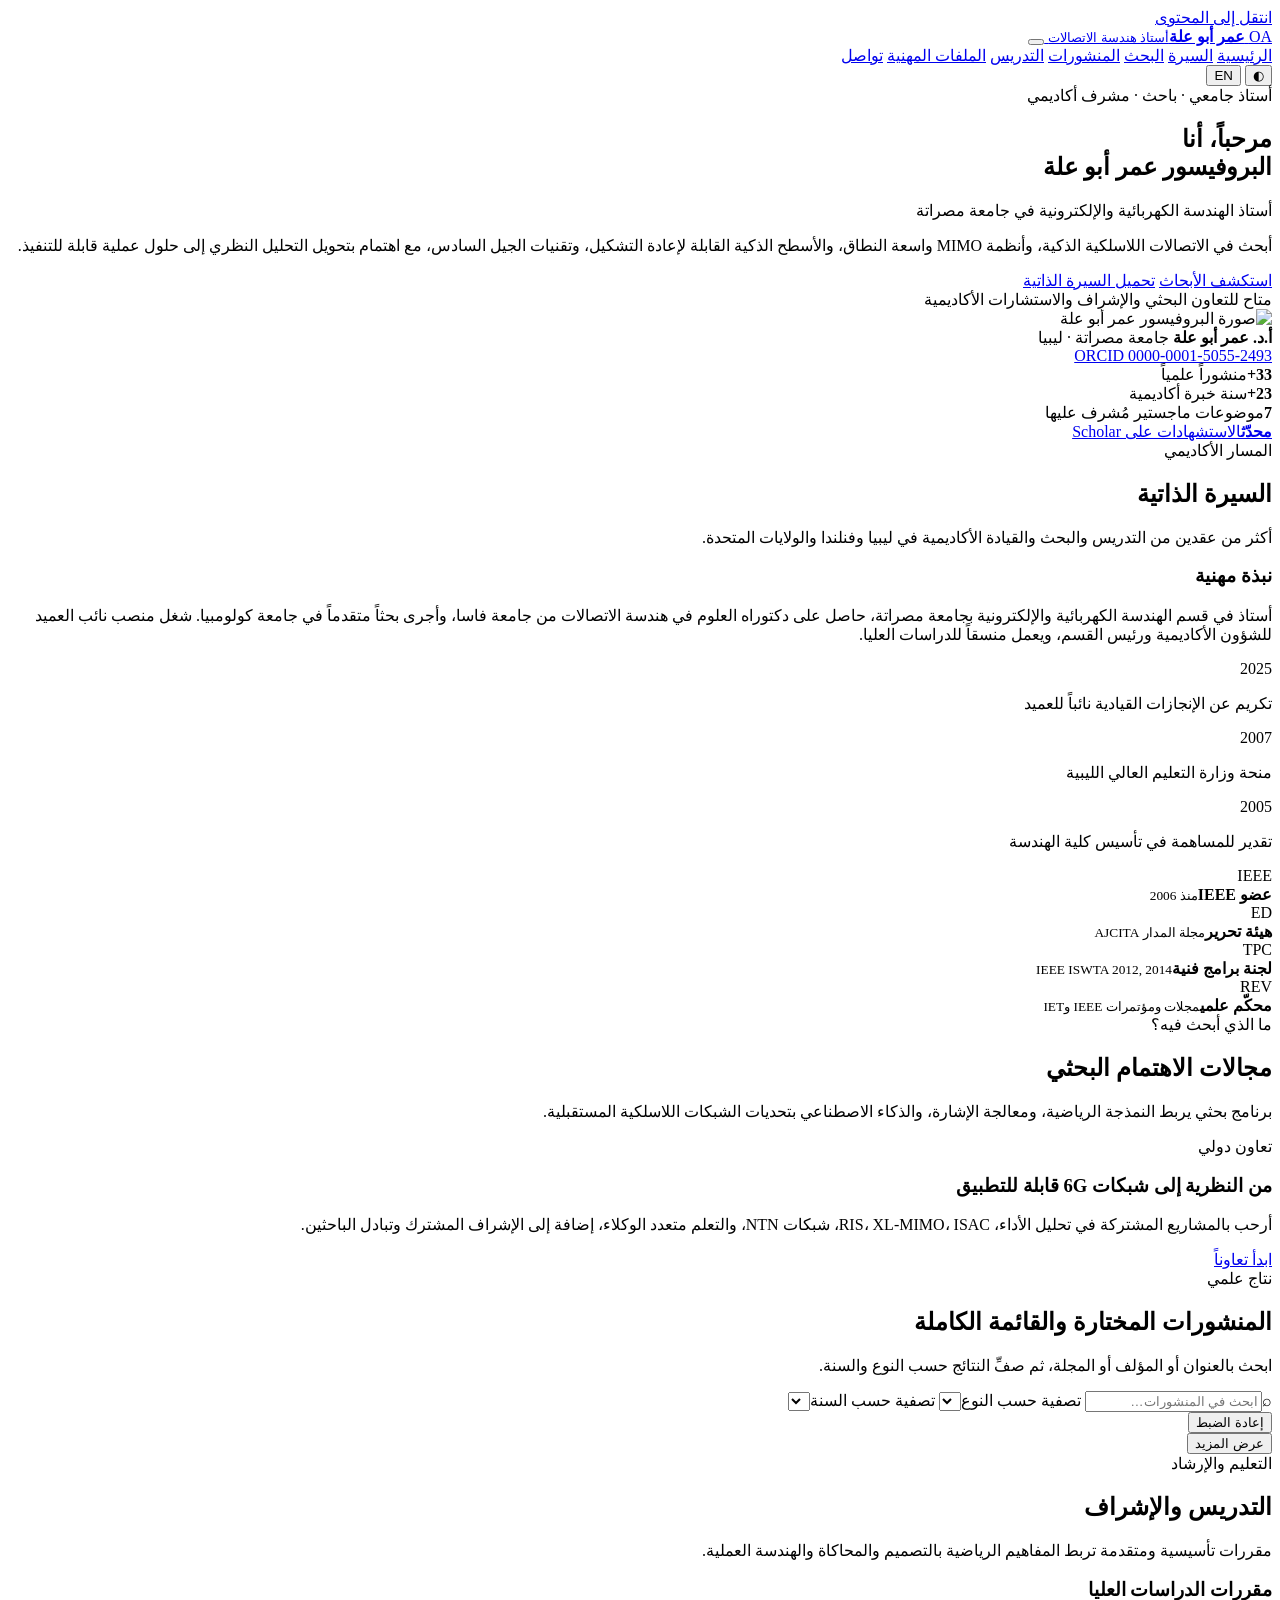
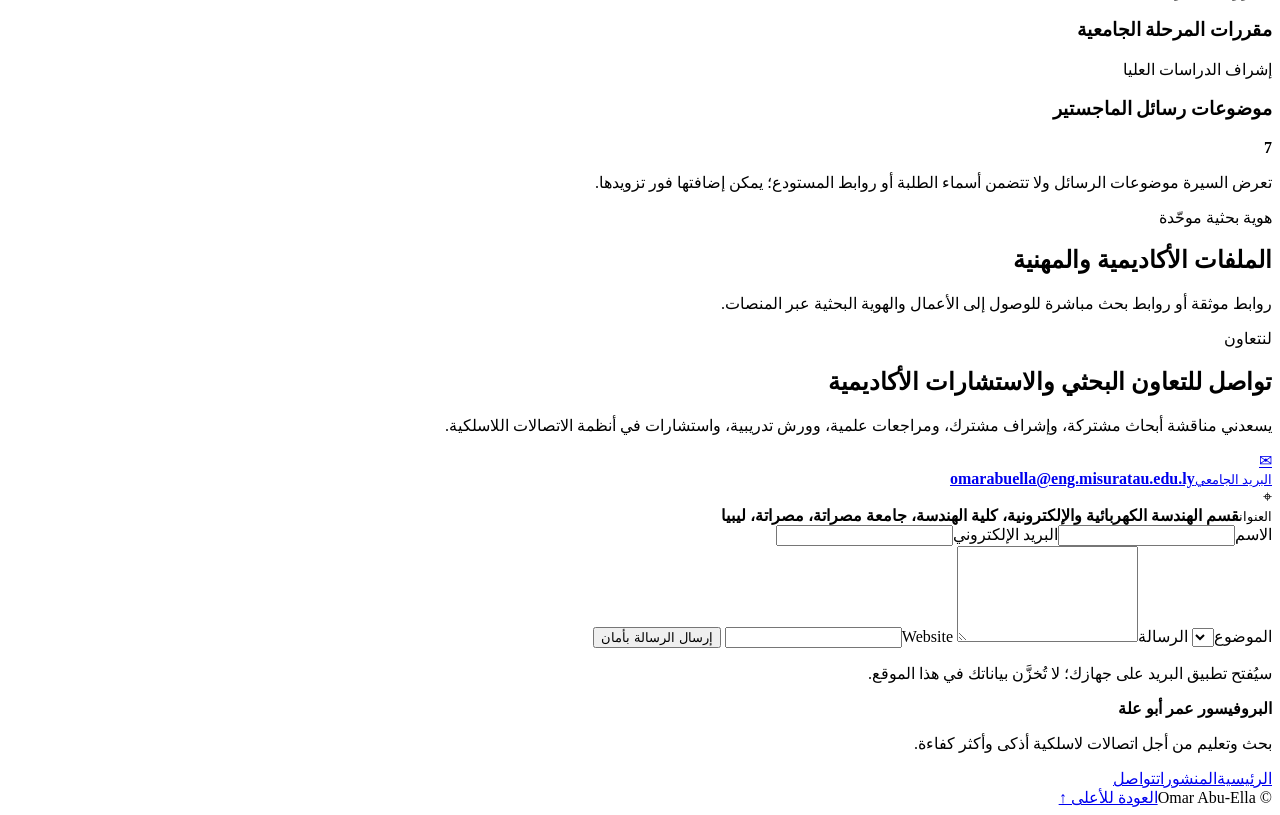
==== index.html @ 2b2a670a "Initialize academic website" ====
<!doctype html>
<html lang="ar" dir="rtl">
<head>
  <meta charset="utf-8">
  <meta name="viewport" content="width=device-width, initial-scale=1, viewport-fit=cover">
  <meta name="theme-color" content="#0b2545">
  <meta name="description" content="الموقع الأكاديمي الرسمي للبروفيسور عمر أبو علة، أستاذ هندسة الاتصالات اللاسلكية بجامعة مصراتة، وباحث في أنظمة MIMO والأسطح الذكية RIS وشبكات 6G.">
  <meta name="keywords" content="Omar Abu-Ella, عمر أبو علة, wireless communications, 6G, RIS, massive MIMO, ISAC, Misurata University">
  <meta name="author" content="Omar Abu-Ella">
  <meta property="og:type" content="profile">
  <meta property="og:title" content="Prof. Omar Abu-Ella | Academic Website">
  <meta property="og:description" content="Professor of Electrical and Electronic Engineering — Wireless Communications, Massive MIMO, RIS and 6G Networks.">
  <meta property="og:image" content="assets/profile-placeholder.svg">
  <meta property="og:locale" content="ar_LY">
  <meta property="og:locale:alternate" content="en_US">
  <meta name="twitter:card" content="summary_large_image">
  <link rel="canonical" href="https://YOUR-DOMAIN.example/">
  <link rel="alternate" hreflang="ar" href="https://YOUR-DOMAIN.example/?lang=ar">
  <link rel="alternate" hreflang="en" href="https://YOUR-DOMAIN.example/?lang=en">
  <link rel="manifest" href="manifest.webmanifest">
  <link rel="icon" href="assets/favicon.svg" type="image/svg+xml">
  <link rel="stylesheet" href="styles.css">
  <title>أ.د. عمر أبو علة | الموقع الأكاديمي</title>
  <script type="application/ld+json">
  {
    "@context": "https://schema.org",
    "@type": "Person",
    "name": "Omar Abu-Ella",
    "alternateName": "عمر علي أبو علة",
    "honorificPrefix": "Prof.",
    "jobTitle": "Professor of Electrical and Electronic Engineering",
    "affiliation": {"@type":"CollegeOrUniversity","name":"Misurata University","url":"https://www.misuratau.edu.ly/"},
    "alumniOf": [
      {"@type":"CollegeOrUniversity","name":"University of Vaasa"},
      {"@type":"CollegeOrUniversity","name":"Columbia University"}
    ],
    "email": "mailto:omarabuella@eng.misuratau.edu.ly",
    "url": "https://YOUR-DOMAIN.example/",
    "sameAs": [
      "https://orcid.org/0000-0001-5055-2493",
      "https://scholar.google.com/citations?user=olrbT_UAAAAJ&hl=en",
      "https://www.researchgate.net/profile/Omar-Abu-Ella-2",
      "https://www.linkedin.com/in/omar-abu-ella-5677b045",
      "https://misuratau.academia.edu/omarabuella"
    ],
    "knowsAbout": ["Wireless communications","Massive MIMO","Reconfigurable intelligent surfaces","6G networks","Integrated sensing and communication","Interference mitigation"]
  }
  </script>
</head>
<body>
  <a class="skip-link" href="#main" data-i18n="skip">انتقل إلى المحتوى</a>
  <header class="site-header" id="top">
    <div class="nav-wrap container">
      <a class="brand" href="#home" aria-label="Omar Abu-Ella — Home">
        <span class="brand-mark" aria-hidden="true">OA</span>
        <span><strong data-i18n="brandName">عمر أبو علة</strong><small data-i18n="brandRole">أستاذ هندسة الاتصالات</small></span>
      </a>
      <button class="menu-btn" type="button" aria-expanded="false" aria-controls="site-nav" data-i18n-aria="menuLabel">
        <span></span><span></span><span></span>
      </button>
      <nav id="site-nav" class="site-nav" aria-label="Primary navigation">
        <a href="#home" data-i18n="navHome">الرئيسية</a>
        <a href="#biography" data-i18n="navBio">السيرة</a>
        <a href="#research" data-i18n="navResearch">البحث</a>
        <a href="#publications" data-i18n="navPubs">المنشورات</a>
        <a href="#teaching" data-i18n="navTeaching">التدريس</a>
        <a href="#profiles" data-i18n="navProfiles">الملفات المهنية</a>
        <a href="#contact" data-i18n="navContact">تواصل</a>
      </nav>
      <div class="nav-actions">
        <button id="theme-toggle" class="icon-btn" type="button" aria-label="Toggle color theme" title="Theme">◐</button>
        <button id="language-toggle" class="lang-btn" type="button" aria-label="Switch language">EN</button>
      </div>
    </div>
  </header>

  <main id="main">
    <section id="home" class="hero section">
      <div class="hero-orb orb-one" aria-hidden="true"></div>
      <div class="hero-orb orb-two" aria-hidden="true"></div>
      <div class="container hero-grid">
        <div class="hero-copy reveal">
          <span class="eyebrow" data-i18n="heroEyebrow">أستاذ جامعي · باحث · مشرف أكاديمي</span>
          <h1><span data-i18n="heroGreeting">مرحباً، أنا</span><br><strong data-i18n="heroName">البروفيسور عمر أبو علة</strong></h1>
          <p class="hero-title" data-i18n="heroTitle">أستاذ الهندسة الكهربائية والإلكترونية في جامعة مصراتة</p>
          <p class="hero-lead" data-i18n="heroLead">أبحث في الاتصالات اللاسلكية الذكية، وأنظمة MIMO واسعة النطاق، والأسطح الذكية القابلة لإعادة التشكيل، وتقنيات الجيل السادس، مع اهتمام بتحويل التحليل النظري إلى حلول عملية قابلة للتنفيذ.</p>
          <div class="hero-actions">
            <a class="btn primary" href="#publications" data-i18n="viewResearch">استكشف الأبحاث</a>
            <a class="btn secondary" href="assets/Omar_Abu-Ella_CV_2026.pdf" download data-i18n="downloadCv">تحميل السيرة الذاتية</a>
          </div>
          <div class="availability"><span aria-hidden="true"></span><span data-i18n="collabOpen">متاح للتعاون البحثي والإشراف والاستشارات الأكاديمية</span></div>
        </div>
        <div class="portrait-wrap reveal">
          <div class="portrait-card">
            <img src="assets/profile-placeholder.svg" alt="صورة البروفيسور عمر أبو علة" data-i18n-alt="portraitAlt" width="540" height="620">
            <div class="portrait-caption">
              <strong data-i18n="portraitName">أ.د. عمر أبو علة</strong>
              <span data-i18n="portraitAffiliation">جامعة مصراتة · ليبيا</span>
            </div>
          </div>
          <a class="orcid-badge" href="https://orcid.org/0000-0001-5055-2493" target="_blank" rel="noopener">ORCID <span>0000-0001-5055-2493</span></a>
        </div>
      </div>
      <div class="container stats" aria-label="Academic statistics">
        <article><strong>33+</strong><span data-i18n="statPublications">منشوراً علمياً</span></article>
        <article><strong>23+</strong><span data-i18n="statExperience">سنة خبرة أكاديمية</span></article>
        <article><strong>7</strong><span data-i18n="statSupervision">موضوعات ماجستير مُشرف عليها</span></article>
        <article><a href="https://scholar.google.com/citations?user=olrbT_UAAAAJ&hl=en" target="_blank" rel="noopener"><strong data-i18n="scholarLive">محدّث</strong><span data-i18n="statCitations">الاستشهادات على Scholar</span></a></article>
      </div>
    </section>

    <section id="biography" class="section surface-section">
      <div class="container">
        <div class="section-heading reveal">
          <span class="eyebrow" data-i18n="bioEyebrow">المسار الأكاديمي</span>
          <h2 data-i18n="bioTitle">السيرة الذاتية</h2>
          <p data-i18n="bioIntro">أكثر من عقدين من التدريس والبحث والقيادة الأكاديمية في ليبيا وفنلندا والولايات المتحدة.</p>
        </div>
        <div class="bio-grid">
          <div class="bio-summary card reveal">
            <h3 data-i18n="profileTitle">نبذة مهنية</h3>
            <p data-i18n="profileText">أستاذ في قسم الهندسة الكهربائية والإلكترونية بجامعة مصراتة، حاصل على دكتوراه العلوم في هندسة الاتصالات من جامعة فاسا، وأجرى بحثاً متقدماً في جامعة كولومبيا. شغل منصب نائب العميد للشؤون الأكاديمية ورئيس القسم، ويعمل منسقاً للدراسات العليا.</p>
            <div class="award-list">
              <div><span>2025</span><p data-i18n="award2025">تكريم عن الإنجازات القيادية نائباً للعميد</p></div>
              <div><span>2007</span><p data-i18n="award2007">منحة وزارة التعليم العالي الليبية</p></div>
              <div><span>2005</span><p data-i18n="award2005">تقدير للمساهمة في تأسيس كلية الهندسة</p></div>
            </div>
          </div>
          <div class="timeline reveal" id="career-timeline"></div>
        </div>
        <div class="credentials-grid reveal">
          <article class="credential"><span>IEEE</span><div><strong data-i18n="ieeeMember">عضو IEEE</strong><small data-i18n="since2006">منذ 2006</small></div></article>
          <article class="credential"><span>ED</span><div><strong data-i18n="editorial">هيئة تحرير</strong><small data-i18n="almadar">مجلة المدار AJCITA</small></div></article>
          <article class="credential"><span>TPC</span><div><strong data-i18n="programCommittee">لجنة برامج فنية</strong><small>IEEE ISWTA 2012, 2014</small></div></article>
          <article class="credential"><span>REV</span><div><strong data-i18n="reviewer">محكّم علمي</strong><small data-i18n="majorJournals">مجلات ومؤتمرات IEEE وIET</small></div></article>
        </div>
      </div>
    </section>

    <section id="research" class="section">
      <div class="container">
        <div class="section-heading reveal">
          <span class="eyebrow" data-i18n="researchEyebrow">ما الذي أبحث فيه؟</span>
          <h2 data-i18n="researchTitle">مجالات الاهتمام البحثي</h2>
          <p data-i18n="researchIntro">برنامج بحثي يربط النمذجة الرياضية، ومعالجة الإشارة، والذكاء الاصطناعي بتحديات الشبكات اللاسلكية المستقبلية.</p>
        </div>
        <div class="research-grid" id="research-grid"></div>
        <div class="collaboration-panel reveal">
          <div><span class="eyebrow" data-i18n="collabEyebrow">تعاون دولي</span><h3 data-i18n="collabTitle">من النظرية إلى شبكات 6G قابلة للتطبيق</h3><p data-i18n="collabText">أرحب بالمشاريع المشتركة في تحليل الأداء، RIS، XL-MIMO، ISAC، شبكات NTN، والتعلم متعدد الوكلاء، إضافة إلى الإشراف المشترك وتبادل الباحثين.</p></div>
          <a class="btn light" href="#contact" data-i18n="startCollab">ابدأ تعاوناً</a>
        </div>
      </div>
    </section>

    <section id="publications" class="section surface-section">
      <div class="container">
        <div class="section-heading reveal">
          <span class="eyebrow" data-i18n="pubEyebrow">نتاج علمي</span>
          <h2 data-i18n="pubTitle">المنشورات المختارة والقائمة الكاملة</h2>
          <p data-i18n="pubIntro">ابحث بالعنوان أو المؤلف أو المجلة، ثم صفِّ النتائج حسب النوع والسنة.</p>
        </div>
        <div class="pub-controls reveal">
          <label class="search-box"><span aria-hidden="true">⌕</span><input id="pub-search" type="search" data-i18n-placeholder="searchPubs" placeholder="ابحث في المنشورات…" autocomplete="off"></label>
          <label><span class="sr-only" data-i18n="typeFilter">تصفية حسب النوع</span><select id="type-filter"></select></label>
          <label><span class="sr-only" data-i18n="yearFilter">تصفية حسب السنة</span><select id="year-filter"></select></label>
        </div>
        <div class="pub-meta"><span id="pub-count"></span><button id="reset-filters" class="text-btn" type="button" data-i18n="resetFilters">إعادة الضبط</button></div>
        <div class="publications-list" id="publications-list" aria-live="polite"></div>
        <button id="load-more" class="btn secondary centered" type="button" data-i18n="loadMore">عرض المزيد</button>
      </div>
    </section>

    <section id="teaching" class="section">
      <div class="container">
        <div class="section-heading reveal">
          <span class="eyebrow" data-i18n="teachingEyebrow">التعليم والإرشاد</span>
          <h2 data-i18n="teachingTitle">التدريس والإشراف</h2>
          <p data-i18n="teachingIntro">مقررات تأسيسية ومتقدمة تربط المفاهيم الرياضية بالتصميم والمحاكاة والهندسة العملية.</p>
        </div>
        <div class="teaching-layout">
          <div class="course-column reveal"><h3 data-i18n="postgradCourses">مقررات الدراسات العليا</h3><div id="postgrad-courses"></div></div>
          <div class="course-column reveal"><h3 data-i18n="undergradCourses">مقررات المرحلة الجامعية</h3><div id="undergrad-courses"></div></div>
        </div>
        <div class="supervision card reveal">
          <div class="supervision-head"><div><span class="eyebrow" data-i18n="supervisionEyebrow">إشراف الدراسات العليا</span><h3 data-i18n="mastersTopics">موضوعات رسائل الماجستير</h3></div><strong>7</strong></div>
          <div class="topic-cloud" id="supervision-topics"></div>
          <p class="data-note" data-i18n="supervisionNote">تعرض السيرة موضوعات الرسائل ولا تتضمن أسماء الطلبة أو روابط المستودع؛ يمكن إضافتها فور تزويدها.</p>
        </div>
      </div>
    </section>

    <section id="profiles" class="section surface-section">
      <div class="container">
        <div class="section-heading reveal">
          <span class="eyebrow" data-i18n="profilesEyebrow">هوية بحثية موحّدة</span>
          <h2 data-i18n="profilesTitle">الملفات الأكاديمية والمهنية</h2>
          <p data-i18n="profilesIntro">روابط موثقة أو روابط بحث مباشرة للوصول إلى الأعمال والهوية البحثية عبر المنصات.</p>
        </div>
        <div class="profiles-grid" id="profiles-grid"></div>
      </div>
    </section>

    <section id="contact" class="section contact-section">
      <div class="container contact-grid">
        <div class="contact-copy reveal">
          <span class="eyebrow" data-i18n="contactEyebrow">لنتعاون</span>
          <h2 data-i18n="contactTitle">تواصل للتعاون البحثي والاستشارات الأكاديمية</h2>
          <p data-i18n="contactIntro">يسعدني مناقشة أبحاث مشتركة، وإشراف مشترك، ومراجعات علمية، وورش تدريبية، واستشارات في أنظمة الاتصالات اللاسلكية.</p>
          <div class="contact-details">
            <a href="mailto:omarabuella@eng.misuratau.edu.ly"><span>✉</span><div><small data-i18n="universityEmail">البريد الجامعي</small><strong dir="ltr">omarabuella@eng.misuratau.edu.ly</strong></div></a>
            <div><span>⌖</span><div><small data-i18n="postalAddress">العنوان</small><strong data-i18n="addressValue">قسم الهندسة الكهربائية والإلكترونية، كلية الهندسة، جامعة مصراتة، مصراتة، ليبيا</strong></div></div>
          </div>
        </div>
        <form id="contact-form" class="contact-form reveal" novalidate>
          <div class="form-row"><label><span data-i18n="formName">الاسم</span><input name="name" required autocomplete="name"></label><label><span data-i18n="formEmail">البريد الإلكتروني</span><input name="email" type="email" required autocomplete="email" dir="ltr"></label></div>
          <label><span data-i18n="formSubject">الموضوع</span><select name="subject" id="contact-subject"></select></label>
          <label><span data-i18n="formMessage">الرسالة</span><textarea name="message" rows="6" required></textarea></label>
          <label class="honeypot" aria-hidden="true">Website<input name="website" tabindex="-1" autocomplete="off"></label>
          <button class="btn primary" type="submit" data-i18n="sendMessage">إرسال الرسالة بأمان</button>
          <p class="form-note" data-i18n="formNote">سيُفتح تطبيق البريد على جهازك؛ لا تُخزَّن بياناتك في هذا الموقع.</p>
          <p id="form-status" class="form-status" role="status"></p>
        </form>
      </div>
    </section>
  </main>

  <footer class="site-footer">
    <div class="container footer-grid"><div><strong data-i18n="footerName">البروفيسور عمر أبو علة</strong><p data-i18n="footerTagline">بحث وتعليم من أجل اتصالات لاسلكية أذكى وأكثر كفاءة.</p></div><div class="footer-links"><a href="#home" data-i18n="navHome">الرئيسية</a><a href="#publications" data-i18n="navPubs">المنشورات</a><a href="#contact" data-i18n="navContact">تواصل</a></div></div>
    <div class="container footer-bottom"><span>© <span id="year"></span> Omar Abu-Ella</span><a href="#top" data-i18n="backTop">العودة للأعلى ↑</a></div>
  </footer>
  <script src="app.js" defer></script>
</body>
</html>
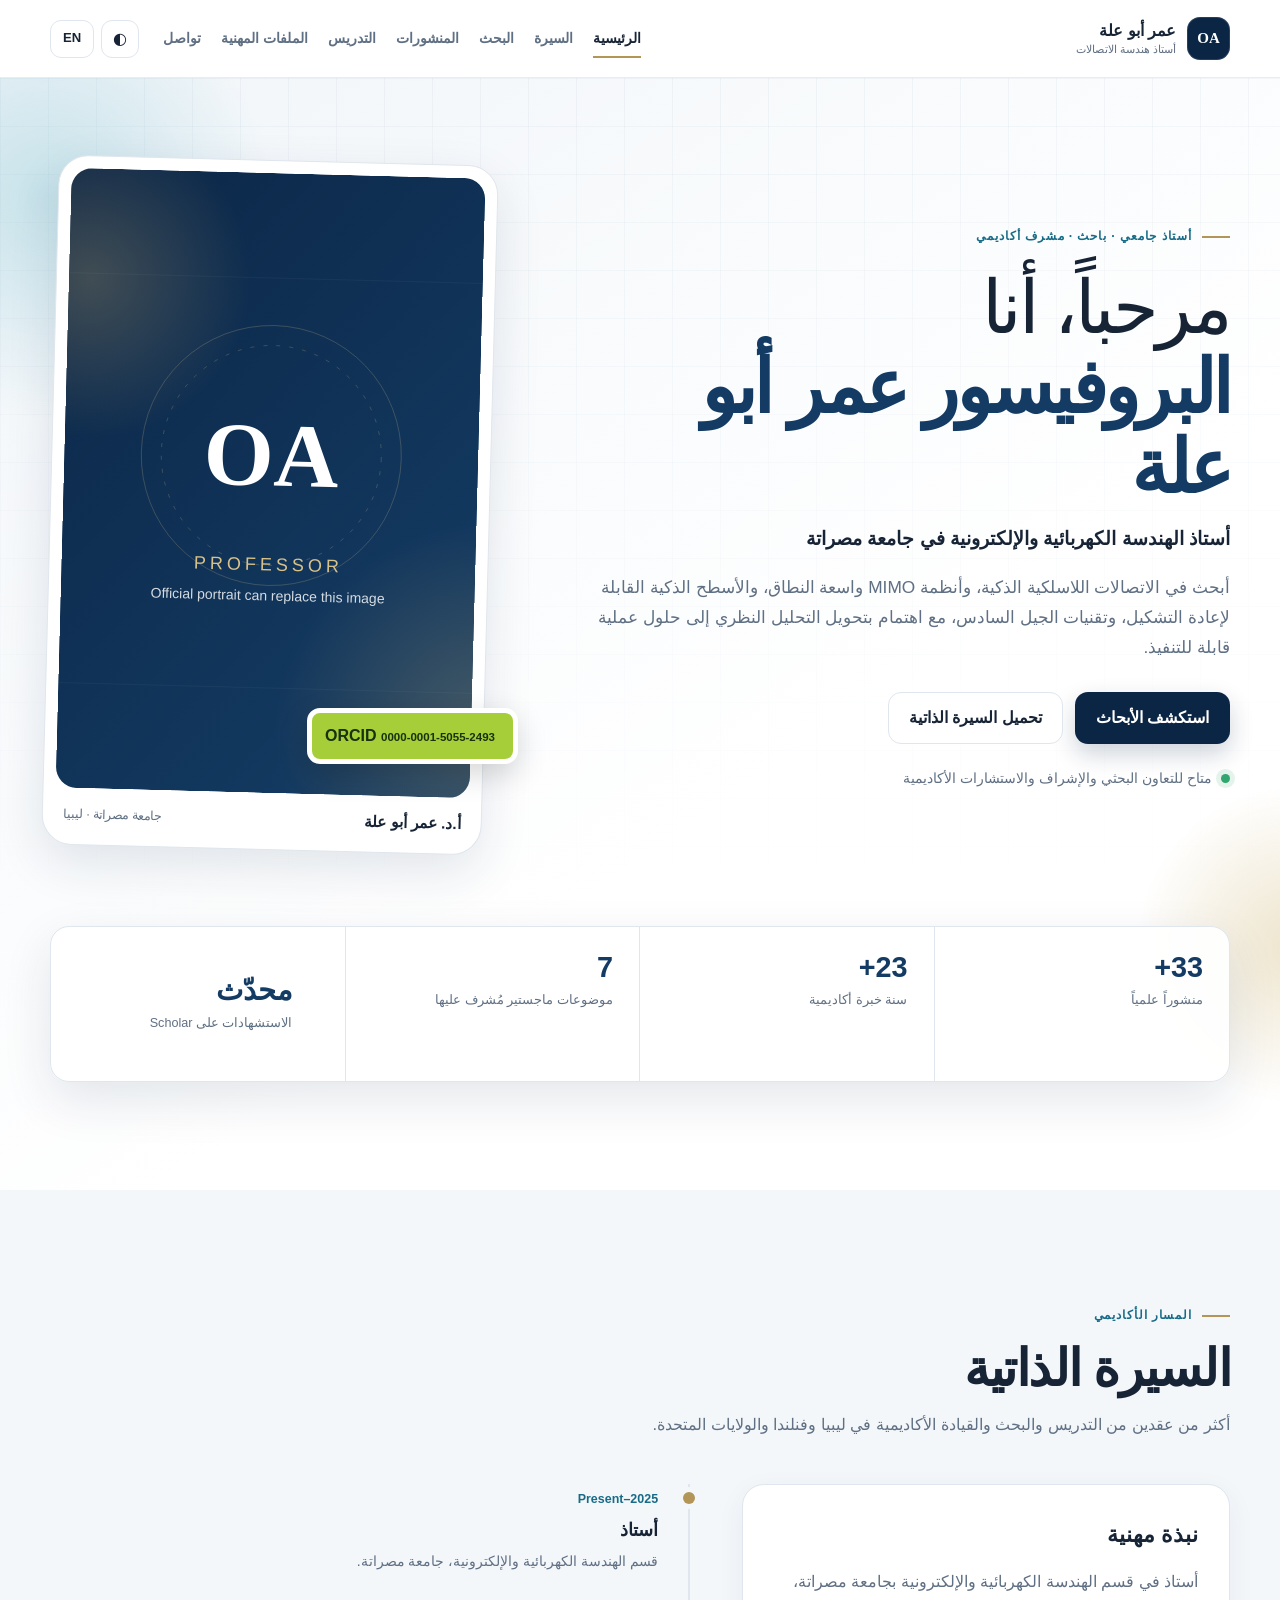
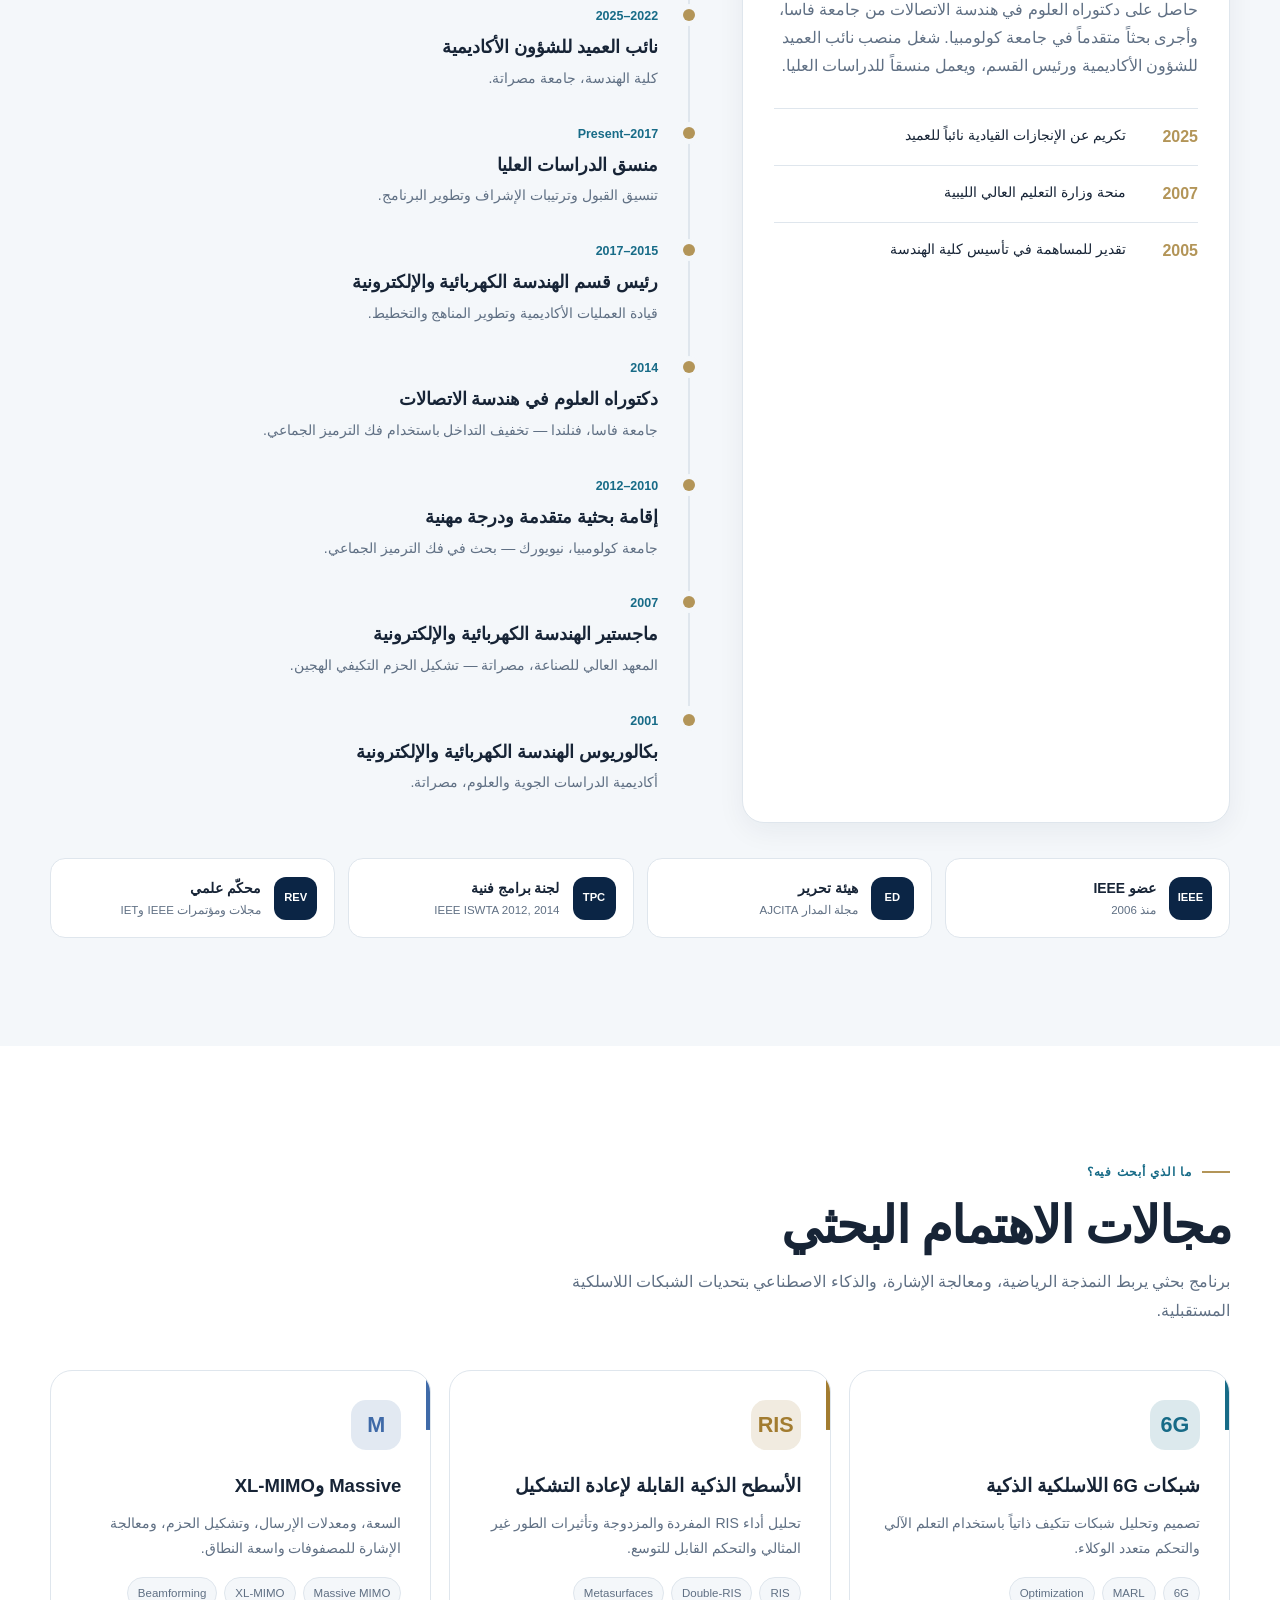
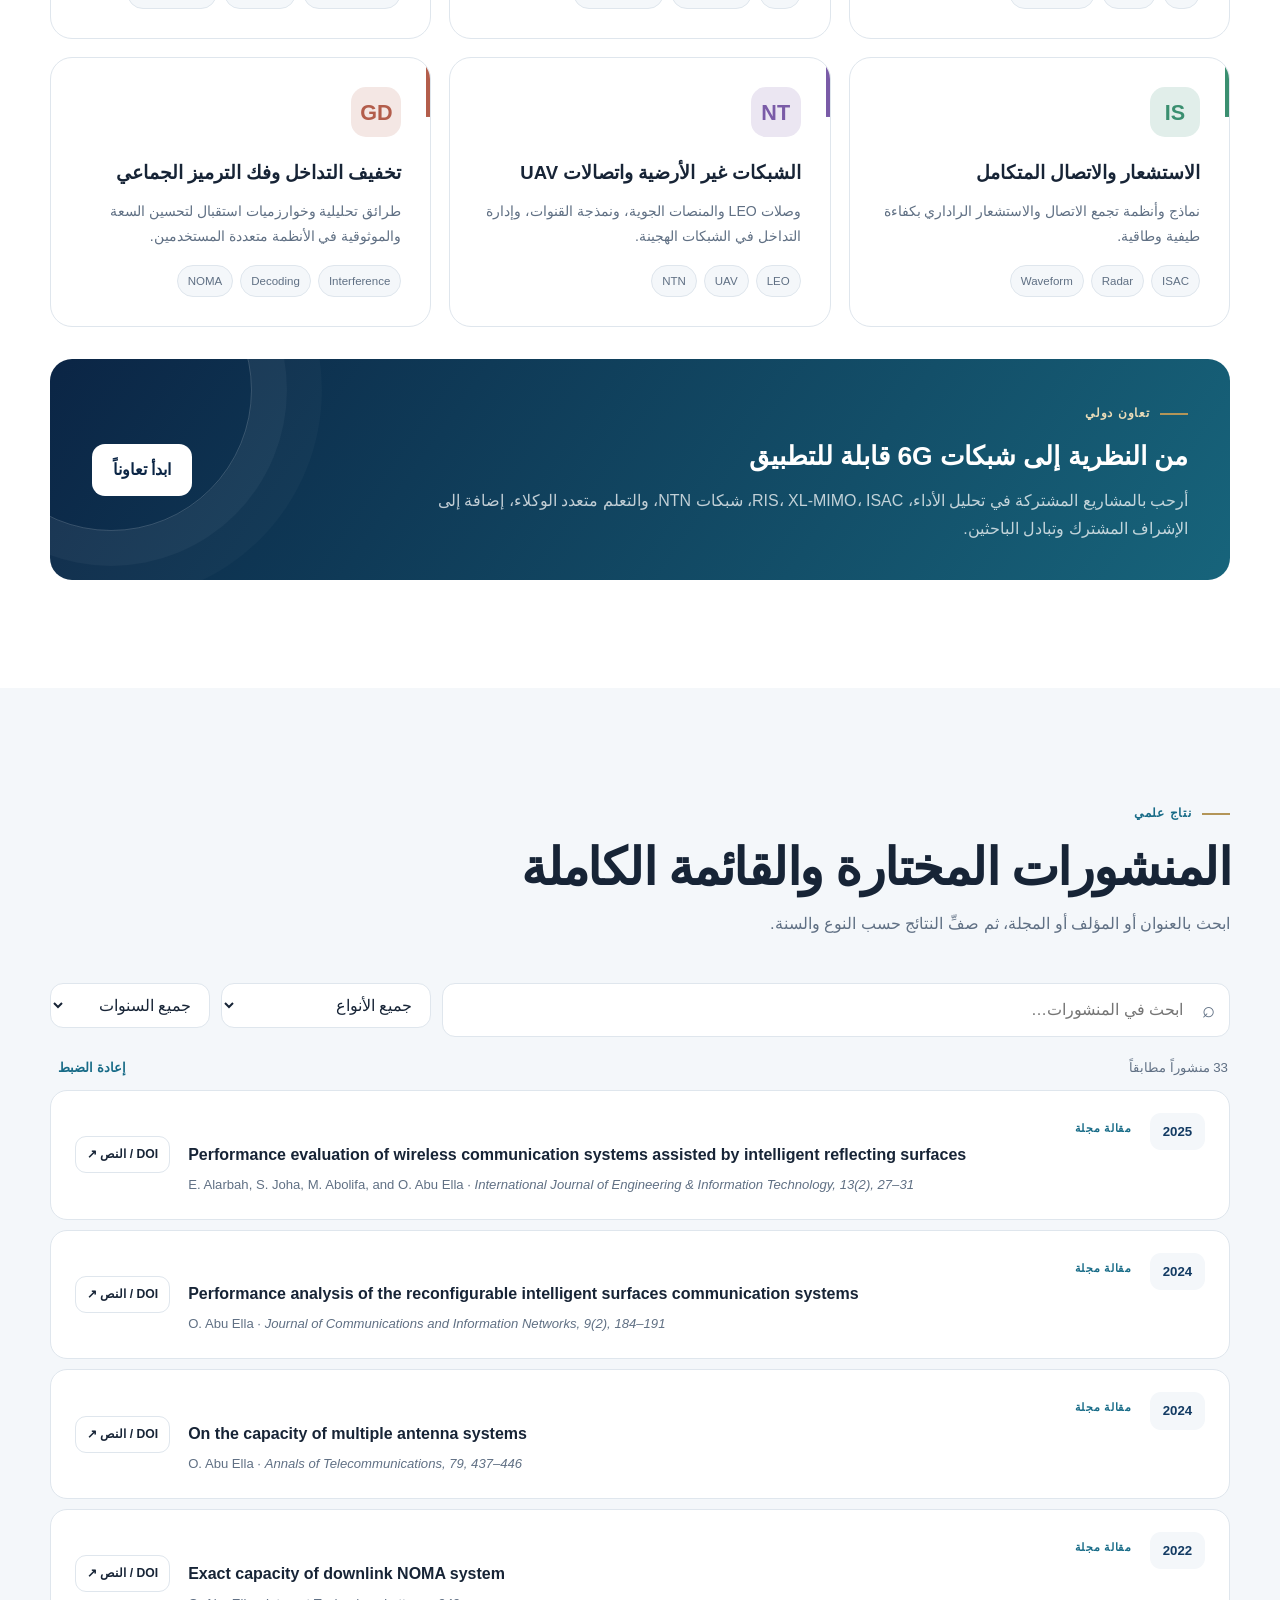
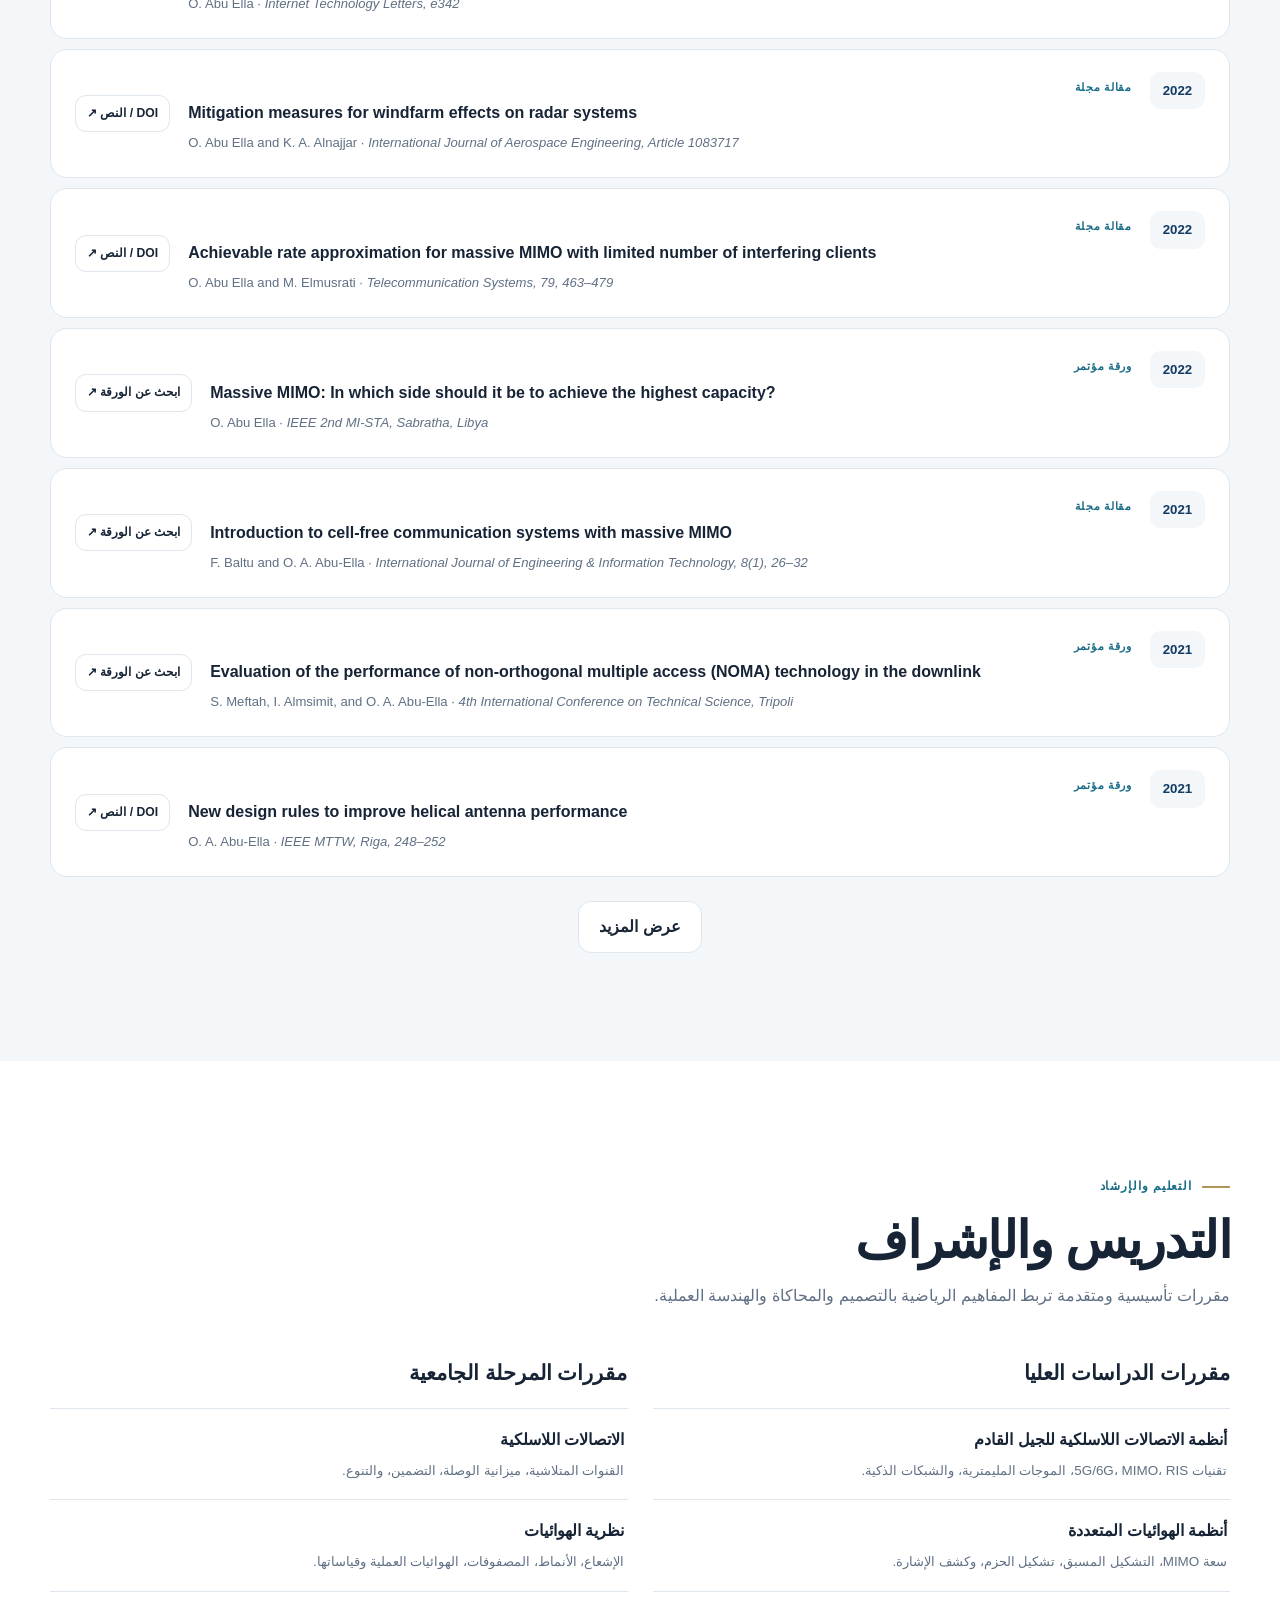
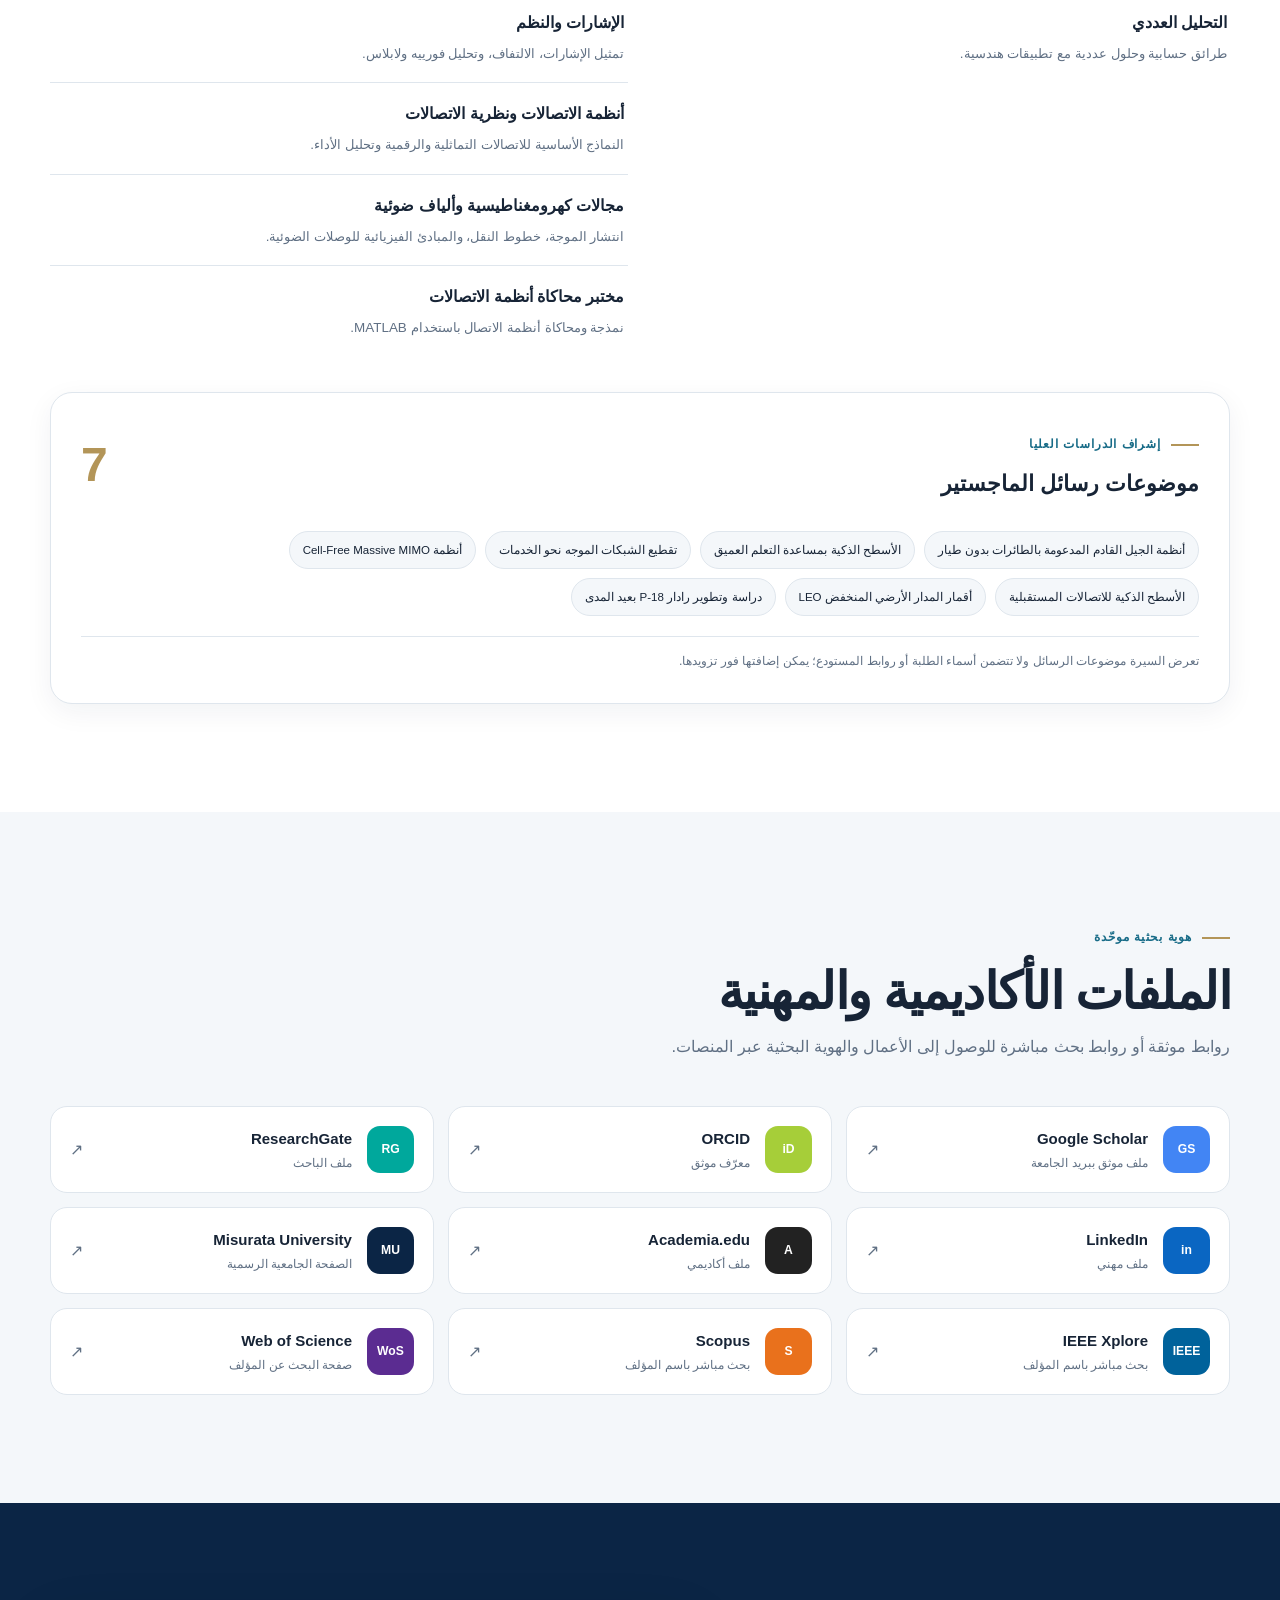
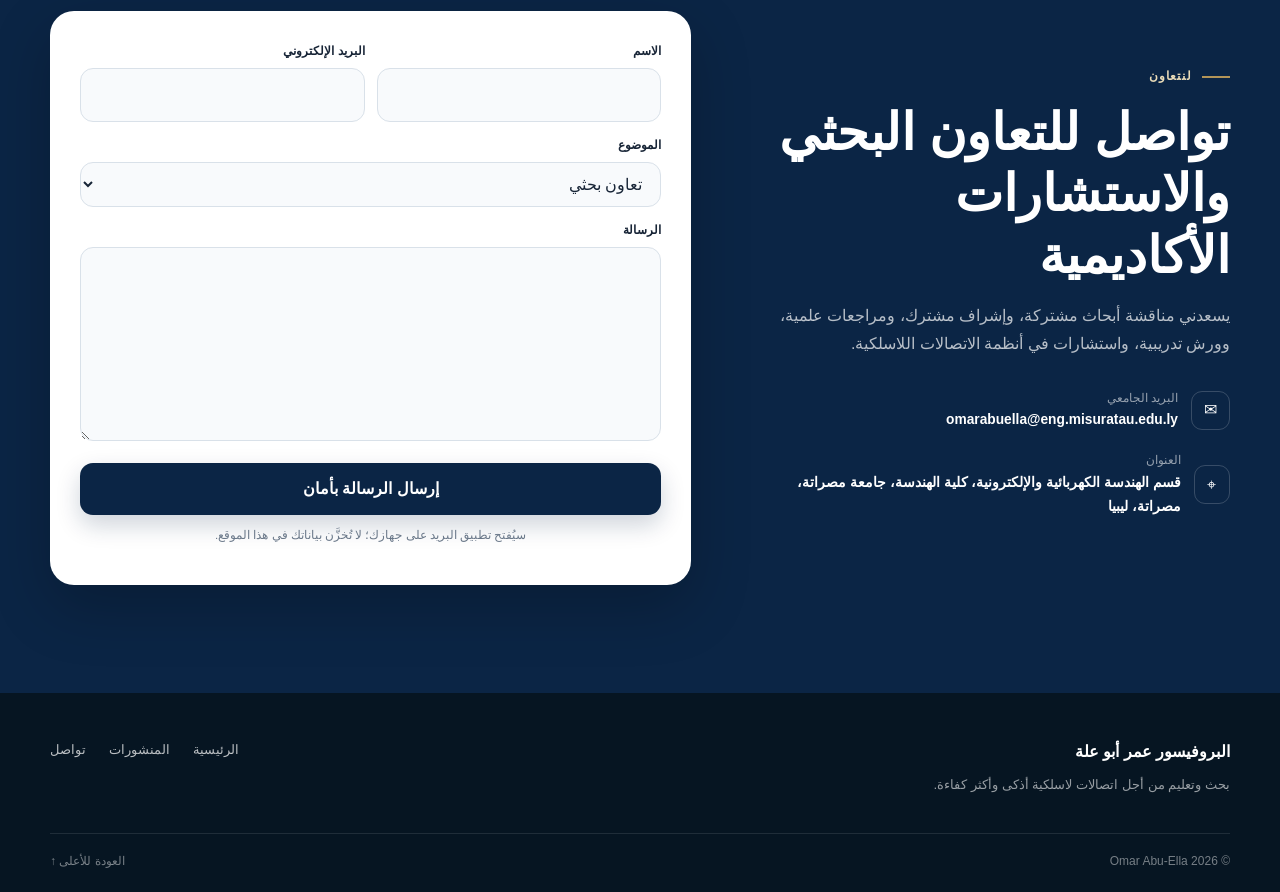
==== commit f1204146: "Configure production URLs and SEO metadata" ====
--- a/index.html
+++ b/index.html
@@ -10,13 +10,13 @@
   <meta property="og:type" content="profile">
   <meta property="og:title" content="Prof. Omar Abu-Ella | Academic Website">
   <meta property="og:description" content="Professor of Electrical and Electronic Engineering — Wireless Communications, Massive MIMO, RIS and 6G Networks.">
-  <meta property="og:image" content="assets/profile-placeholder.svg">
+  <meta property="og:image" content="https://omarabuella.github.io/assets/profile-placeholder.svg">
   <meta property="og:locale" content="ar_LY">
   <meta property="og:locale:alternate" content="en_US">
   <meta name="twitter:card" content="summary_large_image">
-  <link rel="canonical" href="https://YOUR-DOMAIN.example/">
-  <link rel="alternate" hreflang="ar" href="https://YOUR-DOMAIN.example/?lang=ar">
-  <link rel="alternate" hreflang="en" href="https://YOUR-DOMAIN.example/?lang=en">
+  <link rel="canonical" href="https://omarabuella.github.io/">
+  <link rel="alternate" hreflang="ar" href="https://omarabuella.github.io/?lang=ar">
+  <link rel="alternate" hreflang="en" href="https://omarabuella.github.io/?lang=en">
   <link rel="manifest" href="manifest.webmanifest">
   <link rel="icon" href="assets/favicon.svg" type="image/svg+xml">
   <link rel="stylesheet" href="styles.css">
@@ -35,7 +35,7 @@
       {"@type":"CollegeOrUniversity","name":"Columbia University"}
     ],
     "email": "mailto:omarabuella@eng.misuratau.edu.ly",
-    "url": "https://YOUR-DOMAIN.example/",
+    "url": "https://omarabuella.github.io/",
     "sameAs": [
       "https://orcid.org/0000-0001-5055-2493",
       "https://scholar.google.com/citations?user=olrbT_UAAAAJ&hl=en",
--- a/styles.css
+++ b/styles.css
@@ -0,0 +1,13 @@
+:root{--navy:#0b2545;--navy-2:#133b63;--blue:#176b87;--gold:#b39558;--gold-soft:#eadcb8;--ink:#172436;--muted:#607084;--paper:#fff;--surface:#f4f7fa;--line:#dfe6ed;--shadow:0 18px 50px rgba(11,37,69,.11);--radius:22px;--header:78px;--font-ar:"Segoe UI",Tahoma,Arial,sans-serif;--font-en:Inter,"Segoe UI",Arial,sans-serif}
+*{box-sizing:border-box}html{scroll-behavior:smooth;scroll-padding-top:calc(var(--header) + 12px)}body{margin:0;background:var(--paper);color:var(--ink);font-family:var(--font-ar);line-height:1.75;-webkit-font-smoothing:antialiased}html[lang=en] body{font-family:var(--font-en);line-height:1.65}body.dark{--ink:#e8eef5;--muted:#aab8c8;--paper:#081522;--surface:#0d1d2d;--line:#22364a;--navy:#102e4e;--navy-2:#17446e;--shadow:0 18px 50px rgba(0,0,0,.3)}a{color:inherit;text-decoration:none}button,input,select,textarea{font:inherit}button{cursor:pointer}.container{width:min(1180px,calc(100% - 40px));margin-inline:auto}.section{padding:108px 0;position:relative}.surface-section{background:var(--surface)}.sr-only{position:absolute;width:1px;height:1px;padding:0;margin:-1px;overflow:hidden;clip:rect(0,0,0,0);white-space:nowrap;border:0}.skip-link{position:fixed;z-index:1000;top:-70px;inset-inline-start:16px;background:var(--gold);color:#071727;padding:10px 16px;border-radius:0 0 10px 10px}.skip-link:focus{top:0}.site-header{height:var(--header);position:sticky;top:0;z-index:100;background:color-mix(in srgb,var(--paper) 88%,transparent);backdrop-filter:blur(18px);border-bottom:1px solid color-mix(in srgb,var(--line) 72%,transparent)}.nav-wrap{height:100%;display:flex;align-items:center;gap:24px}.brand{display:flex;align-items:center;gap:11px;margin-inline-end:auto;min-width:max-content}.brand-mark{width:43px;height:43px;border-radius:13px;display:grid;place-items:center;background:var(--navy);color:white;font:700 15px Georgia,serif;box-shadow:inset 0 0 0 1px rgba(255,255,255,.12)}.brand strong,.brand small{display:block;line-height:1.25}.brand strong{font-size:.98rem}.brand small{font-size:.71rem;color:var(--muted);margin-top:2px}.site-nav{display:flex;align-items:center;gap:20px;font-size:.88rem;font-weight:650}.site-nav a{color:var(--muted);position:relative}.site-nav a:after{content:"";position:absolute;inset-inline:0;bottom:-7px;height:2px;background:var(--gold);transform:scaleX(0);transition:.25s}.site-nav a:hover,.site-nav a.active{color:var(--ink)}.site-nav a:hover:after,.site-nav a.active:after{transform:scaleX(1)}.nav-actions{display:flex;align-items:center;gap:7px}.icon-btn,.lang-btn,.menu-btn{border:1px solid var(--line);background:var(--paper);color:var(--ink)}.icon-btn,.lang-btn{height:38px;border-radius:11px;padding:0 12px}.icon-btn{width:38px;padding:0}.lang-btn{font-weight:750;font-size:.82rem}.menu-btn{display:none;width:42px;height:40px;border-radius:11px;padding:9px}.menu-btn span{display:block;height:2px;background:currentColor;margin:5px 0;border-radius:2px}
+.hero{padding-top:82px;overflow:hidden;background:linear-gradient(145deg,color-mix(in srgb,var(--surface) 90%,#d8e7f0) 0%,var(--paper) 62%)}.hero:before{content:"";position:absolute;inset:0;background-image:linear-gradient(rgba(12,55,86,.035) 1px,transparent 1px),linear-gradient(90deg,rgba(12,55,86,.035) 1px,transparent 1px);background-size:48px 48px;mask-image:linear-gradient(to bottom,black,transparent 75%)}.hero-orb{position:absolute;border-radius:50%;filter:blur(2px);opacity:.45}.orb-one{width:460px;height:460px;inset-inline-end:-180px;top:-110px;background:radial-gradient(circle,#8fc8d6,transparent 68%)}.orb-two{width:330px;height:330px;inset-inline-start:-180px;bottom:80px;background:radial-gradient(circle,#d8c48f,transparent 68%)}.hero-grid{display:grid;grid-template-columns:1.15fr .85fr;gap:72px;align-items:center;position:relative}.eyebrow{display:inline-flex;align-items:center;gap:10px;color:var(--blue);font-size:.78rem;font-weight:800;letter-spacing:.07em;text-transform:uppercase}.eyebrow:before{content:"";width:28px;height:2px;background:var(--gold)}.hero h1{font-size:clamp(2.7rem,5.8vw,5.2rem);line-height:1.08;letter-spacing:-.045em;margin:20px 0 14px;font-weight:500}.hero h1 strong{color:var(--navy-2);font-weight:800}.dark .hero h1 strong{color:#8ec2df}.hero-title{font-size:1.2rem;font-weight:700;margin:0 0 16px}.hero-lead{max-width:710px;font-size:1.08rem;color:var(--muted);margin:0}.hero-actions{display:flex;flex-wrap:wrap;gap:12px;margin-top:30px}.btn{min-height:48px;padding:11px 20px;border-radius:13px;display:inline-flex;align-items:center;justify-content:center;border:1px solid transparent;font-weight:750;transition:transform .2s,box-shadow .2s,background .2s}.btn:hover{transform:translateY(-2px)}.btn.primary{background:var(--navy);color:white;box-shadow:0 10px 24px rgba(11,37,69,.2)}.btn.secondary{border-color:var(--line);background:var(--paper);color:var(--ink)}.btn.light{background:white;color:var(--navy);white-space:nowrap}.availability{margin-top:22px;display:flex;align-items:center;gap:9px;color:var(--muted);font-size:.88rem}.availability>span:first-child{width:9px;height:9px;border-radius:50%;background:#32a66f;box-shadow:0 0 0 5px rgba(50,166,111,.13)}.portrait-wrap{position:relative;justify-self:end;width:min(100%,440px)}.portrait-card{padding:12px;background:var(--paper);border:1px solid var(--line);border-radius:30px;box-shadow:var(--shadow);transform:rotate(1.5deg)}.portrait-card img{display:block;width:100%;aspect-ratio:.87;object-fit:cover;border-radius:21px}.portrait-caption{display:flex;justify-content:space-between;align-items:center;padding:13px 8px 4px;gap:15px}.portrait-caption strong{font-size:.96rem}.portrait-caption span{font-size:.78rem;color:var(--muted)}.orcid-badge{position:absolute;inset-inline-start:-28px;bottom:86px;background:#a6ce39;color:#18320d;border:5px solid var(--paper);border-radius:13px;padding:9px 13px;font-weight:900;box-shadow:0 10px 30px rgba(0,0,0,.16)}.orcid-badge span{font-size:.72rem;font-weight:700;margin-inline-start:5px}.stats{position:relative;margin-top:76px;display:grid;grid-template-columns:repeat(4,1fr);border:1px solid var(--line);border-radius:19px;background:color-mix(in srgb,var(--paper) 92%,transparent);box-shadow:var(--shadow);overflow:hidden}.stats article,.stats article a{padding:23px 26px;display:flex;flex-direction:column}.stats article+article{border-inline-start:1px solid var(--line)}.stats strong{font-size:1.8rem;color:var(--navy-2);line-height:1.2}.dark .stats strong{color:#8ec2df}.stats span{font-size:.79rem;color:var(--muted);margin-top:5px}
+.section-heading{max-width:720px;margin-bottom:45px}.section-heading h2{font-size:clamp(2rem,4vw,3.25rem);line-height:1.2;margin:12px 0 10px;letter-spacing:-.03em}.section-heading p{color:var(--muted);margin:0;font-size:1.03rem}.bio-grid{display:grid;grid-template-columns:.85fr 1.15fr;gap:32px}.card{background:var(--paper);border:1px solid var(--line);border-radius:var(--radius);box-shadow:0 8px 28px rgba(11,37,69,.06)}.bio-summary{padding:31px}.bio-summary h3{margin:0 0 14px;font-size:1.35rem}.bio-summary>p{color:var(--muted);margin:0}.award-list{margin-top:28px}.award-list>div{display:grid;grid-template-columns:58px 1fr;gap:14px;padding:14px 0;border-top:1px solid var(--line);align-items:start}.award-list span{color:var(--gold);font-weight:850}.award-list p{margin:0;font-size:.89rem}.timeline{padding-inline-start:20px}.timeline-item{position:relative;padding:0 30px 28px 0;border-inline-start:2px solid var(--line)}html[dir=ltr] .timeline-item{padding:0 0 28px 30px}.timeline-item:before{content:"";position:absolute;inset-inline-start:-7px;top:8px;width:12px;height:12px;border-radius:50%;background:var(--gold);box-shadow:0 0 0 5px var(--surface)}.timeline-item:last-child{border-color:transparent}.timeline-item time{font-size:.78rem;color:var(--blue);font-weight:800}.timeline-item h3{font-size:1.1rem;margin:3px 0}.timeline-item p{margin:0;color:var(--muted);font-size:.88rem}.credentials-grid{display:grid;grid-template-columns:repeat(4,1fr);gap:13px;margin-top:35px}.credential{background:var(--paper);border:1px solid var(--line);border-radius:15px;padding:17px;display:flex;align-items:center;gap:13px}.credential>span{width:43px;height:43px;border-radius:12px;background:var(--navy);color:white;display:grid;place-items:center;font-size:.7rem;font-weight:900}.credential strong,.credential small{display:block}.credential strong{font-size:.87rem}.credential small{font-size:.72rem;color:var(--muted)}
+.research-grid{display:grid;grid-template-columns:repeat(3,1fr);gap:18px}.research-card{border:1px solid var(--line);border-radius:var(--radius);padding:29px;background:var(--paper);transition:.25s;position:relative;overflow:hidden}.research-card:after{content:"";position:absolute;inset-inline-start:0;top:0;width:4px;height:100%;background:var(--card-accent,var(--gold));transform:scaleY(.22);transform-origin:top;transition:.25s}.research-card:hover{transform:translateY(-5px);box-shadow:var(--shadow)}.research-card:hover:after{transform:scaleY(1)}.research-icon{width:50px;height:50px;border-radius:15px;display:grid;place-items:center;background:color-mix(in srgb,var(--card-accent,var(--gold)) 15%,var(--paper));color:var(--card-accent,var(--gold));font-size:1.35rem;font-weight:850}.research-card h3{font-size:1.16rem;margin:20px 0 9px}.research-card p{margin:0;color:var(--muted);font-size:.88rem}.research-tags{display:flex;gap:7px;flex-wrap:wrap;margin-top:17px}.research-tags span,.topic-cloud span{border:1px solid var(--line);background:var(--surface);border-radius:999px;padding:5px 10px;font-size:.72rem;color:var(--muted)}.collaboration-panel{margin-top:32px;background:linear-gradient(125deg,var(--navy),#17647b);color:white;padding:37px 42px;border-radius:var(--radius);display:flex;justify-content:space-between;align-items:center;gap:35px;overflow:hidden;position:relative}.collaboration-panel:after{content:"";position:absolute;width:280px;height:280px;inset-inline-end:-80px;top:-110px;border:1px solid rgba(255,255,255,.18);border-radius:50%;box-shadow:0 0 0 35px rgba(255,255,255,.04),0 0 0 70px rgba(255,255,255,.025)}.collaboration-panel>div,.collaboration-panel>a{position:relative;z-index:1}.collaboration-panel .eyebrow{color:var(--gold-soft)}.collaboration-panel h3{font-size:1.65rem;margin:8px 0}.collaboration-panel p{margin:0;color:rgba(255,255,255,.74);max-width:760px}
+.pub-controls{display:grid;grid-template-columns:1fr 210px 160px;gap:11px}.search-box{position:relative}.search-box span{position:absolute;inset-inline-start:15px;top:8px;font-size:1.35rem;color:var(--muted)}.pub-controls input,.pub-controls select,.contact-form input,.contact-form select,.contact-form textarea{width:100%;border:1px solid var(--line);background:var(--paper);color:var(--ink);border-radius:13px;padding:12px 14px;outline:none;transition:.2s}.pub-controls input{padding-inline-start:46px}.pub-controls input:focus,.pub-controls select:focus,.contact-form input:focus,.contact-form select:focus,.contact-form textarea:focus{border-color:var(--blue);box-shadow:0 0 0 4px color-mix(in srgb,var(--blue) 12%,transparent)}.pub-meta{display:flex;align-items:center;justify-content:space-between;margin:18px 2px 10px;color:var(--muted);font-size:.83rem}.text-btn{background:transparent;border:0;color:var(--blue);font-weight:750}.publication{background:var(--paper);border:1px solid var(--line);border-radius:17px;padding:22px 24px;display:grid;grid-template-columns:55px 1fr auto;gap:18px;align-items:start;margin:10px 0;transition:.2s}.publication:hover{border-color:color-mix(in srgb,var(--blue) 45%,var(--line));box-shadow:0 10px 25px rgba(11,37,69,.06)}.pub-year{background:var(--surface);border-radius:11px;padding:7px 5px;text-align:center;color:var(--navy-2);font-weight:850;font-size:.83rem}.dark .pub-year{color:#8ec2df}.pub-type{display:inline-block;font-size:.67rem;font-weight:850;color:var(--blue);text-transform:uppercase;letter-spacing:.07em;margin-bottom:5px}.publication h3{font-size:1rem;line-height:1.5;margin:0 0 7px}.publication p{font-size:.82rem;color:var(--muted);margin:0}.pub-link{align-self:center;border:1px solid var(--line);border-radius:11px;padding:7px 11px;font-size:.76rem;font-weight:800;white-space:nowrap}.pub-link:hover{background:var(--navy);color:white}.centered{margin:24px auto 0}.empty-state{padding:45px;text-align:center;color:var(--muted)}
+.teaching-layout{display:grid;grid-template-columns:repeat(2,1fr);gap:25px}.course-column h3{font-size:1.3rem;margin:0 0 16px}.course-card{border-top:1px solid var(--line);padding:17px 3px}.course-card h4{margin:0 0 5px;font-size:1rem}.course-card p{margin:0;color:var(--muted);font-size:.84rem}.supervision{padding:30px;margin-top:35px}.supervision-head{display:flex;justify-content:space-between;align-items:center}.supervision-head h3{margin:8px 0 0;font-size:1.4rem}.supervision-head>strong{font-size:3rem;color:var(--gold)}.topic-cloud{display:flex;flex-wrap:wrap;gap:9px;margin-top:24px}.topic-cloud span{padding:8px 13px;color:var(--ink)}.data-note{font-size:.78rem;color:var(--muted);margin:20px 0 0;border-top:1px solid var(--line);padding-top:14px}.profiles-grid{display:grid;grid-template-columns:repeat(3,1fr);gap:14px}.profile-link{background:var(--paper);border:1px solid var(--line);border-radius:17px;padding:19px;display:flex;align-items:center;gap:15px;transition:.2s}.profile-link:hover{transform:translateY(-3px);border-color:var(--brand,var(--gold));box-shadow:0 10px 26px rgba(11,37,69,.07)}.profile-icon{width:47px;height:47px;border-radius:13px;background:var(--brand,var(--navy));color:white;display:grid;place-items:center;font-weight:900;font-size:.76rem;flex:0 0 auto}.profile-link strong,.profile-link small{display:block}.profile-link strong{font-size:.94rem}.profile-link small{font-size:.72rem;color:var(--muted)}.profile-arrow{margin-inline-start:auto;color:var(--muted)}
+.contact-section{background:var(--navy);color:white}.contact-grid{display:grid;grid-template-columns:.85fr 1.15fr;gap:65px;align-items:center}.contact-copy .eyebrow{color:var(--gold-soft)}.contact-copy h2{font-size:clamp(2.1rem,4vw,3.5rem);line-height:1.2;margin:14px 0}.contact-copy>p{color:rgba(255,255,255,.7)}.contact-details{margin-top:30px}.contact-details>a,.contact-details>div{display:flex;gap:13px;align-items:center;margin:18px 0}.contact-details>*>span{width:39px;height:39px;display:grid;place-items:center;border:1px solid rgba(255,255,255,.18);border-radius:11px}.contact-details small,.contact-details strong{display:block}.contact-details small{font-size:.72rem;color:rgba(255,255,255,.57)}.contact-details strong{font-size:.86rem}.contact-form{background:white;color:#172436;border-radius:24px;padding:30px;box-shadow:0 22px 60px rgba(0,0,0,.22)}.form-row{display:grid;grid-template-columns:1fr 1fr;gap:12px}.contact-form label{display:block;margin-bottom:13px}.contact-form label>span{display:block;font-weight:750;font-size:.78rem;margin-bottom:5px}.contact-form input,.contact-form select,.contact-form textarea{background:#f8fafc;color:#172436;border-color:#d9e1e9}.contact-form textarea{resize:vertical;min-height:130px}.contact-form .btn{width:100%}.form-note,.form-status{font-size:.72rem;color:#6a7889;text-align:center;margin:10px 0 0}.form-status{font-weight:750;color:#16734b}.honeypot{position:absolute!important;inset-inline-start:-9999px!important}.site-footer{background:#061522;color:white;padding:45px 0 20px}.footer-grid{display:flex;justify-content:space-between;align-items:start;gap:30px}.footer-grid p{margin:7px 0;color:rgba(255,255,255,.58);font-size:.84rem}.footer-links{display:flex;gap:23px;color:rgba(255,255,255,.72);font-size:.84rem}.footer-bottom{border-top:1px solid rgba(255,255,255,.1);margin-top:30px;padding-top:17px;display:flex;justify-content:space-between;color:rgba(255,255,255,.45);font-size:.75rem}.reveal{opacity:0;transform:translateY(18px);transition:opacity .65s ease,transform .65s ease}.reveal.visible{opacity:1;transform:none}
+@media(max-width:1000px){.site-nav{position:fixed;top:calc(var(--header) - 1px);inset-inline:20px;background:var(--paper);border:1px solid var(--line);border-radius:16px;box-shadow:var(--shadow);padding:14px;display:none;flex-direction:column;align-items:stretch}.site-nav.open{display:flex}.site-nav a{padding:8px 10px}.menu-btn{display:block}.nav-actions{margin-inline-start:0}.hero-grid{gap:40px}.hero h1{font-size:3.7rem}.credentials-grid{grid-template-columns:repeat(2,1fr)}.research-grid{grid-template-columns:repeat(2,1fr)}.profiles-grid{grid-template-columns:repeat(2,1fr)}.contact-grid{gap:40px}.pub-controls{grid-template-columns:1fr 170px 140px}}
+@media(max-width:760px){:root{--header:68px}.container{width:min(100% - 26px,1180px)}.section{padding:76px 0}.brand small{display:none}.hero{padding-top:50px}.hero-grid,.bio-grid,.teaching-layout,.contact-grid{grid-template-columns:1fr}.hero-copy{text-align:center}.hero .eyebrow,.hero-actions,.availability{justify-content:center}.hero-lead{margin-inline:auto}.portrait-wrap{justify-self:center;width:min(82%,390px);margin-top:15px}.orcid-badge{inset-inline-start:-18px}.stats{grid-template-columns:repeat(2,1fr);margin-top:48px}.stats article:nth-child(3){border-inline-start:0;border-top:1px solid var(--line)}.stats article:nth-child(4){border-top:1px solid var(--line)}.research-grid{grid-template-columns:1fr}.collaboration-panel{align-items:flex-start;flex-direction:column;padding:30px}.pub-controls{grid-template-columns:1fr 1fr}.pub-controls .search-box{grid-column:1/-1}.publication{grid-template-columns:48px 1fr}.pub-link{grid-column:2;justify-self:start}.contact-copy{text-align:center}.contact-details{text-align:start}.footer-grid{flex-direction:column}.credentials-grid,.profiles-grid{grid-template-columns:1fr 1fr}.timeline{padding-inline-start:6px}.form-row{grid-template-columns:1fr}.section-heading{margin-bottom:32px}}
+@media(max-width:480px){.hero h1{font-size:2.65rem}.hero-title{font-size:1rem}.hero-actions .btn{width:100%}.portrait-wrap{width:92%}.orcid-badge span{display:none}.stats article,.stats article a{padding:18px 14px}.stats strong{font-size:1.5rem}.credentials-grid,.profiles-grid{grid-template-columns:1fr}.pub-controls{grid-template-columns:1fr}.pub-controls .search-box{grid-column:auto}.publication{padding:17px 14px;gap:12px}.contact-form{padding:21px}.footer-links{flex-wrap:wrap}}
+@media(prefers-reduced-motion:reduce){html{scroll-behavior:auto}.reveal{opacity:1;transform:none;transition:none}.btn,.research-card,.profile-link{transition:none}}
+@media print{.site-header,.hero-actions,.availability,.orcid-badge,.pub-controls,.pub-meta,#load-more,.contact-form,.site-footer{display:none!important}.section{padding:30px 0}.hero{padding-top:30px}.reveal{opacity:1;transform:none}.portrait-wrap{width:230px}.stats{box-shadow:none}.surface-section{background:white}.publication{break-inside:avoid}.contact-section{background:white;color:black}}
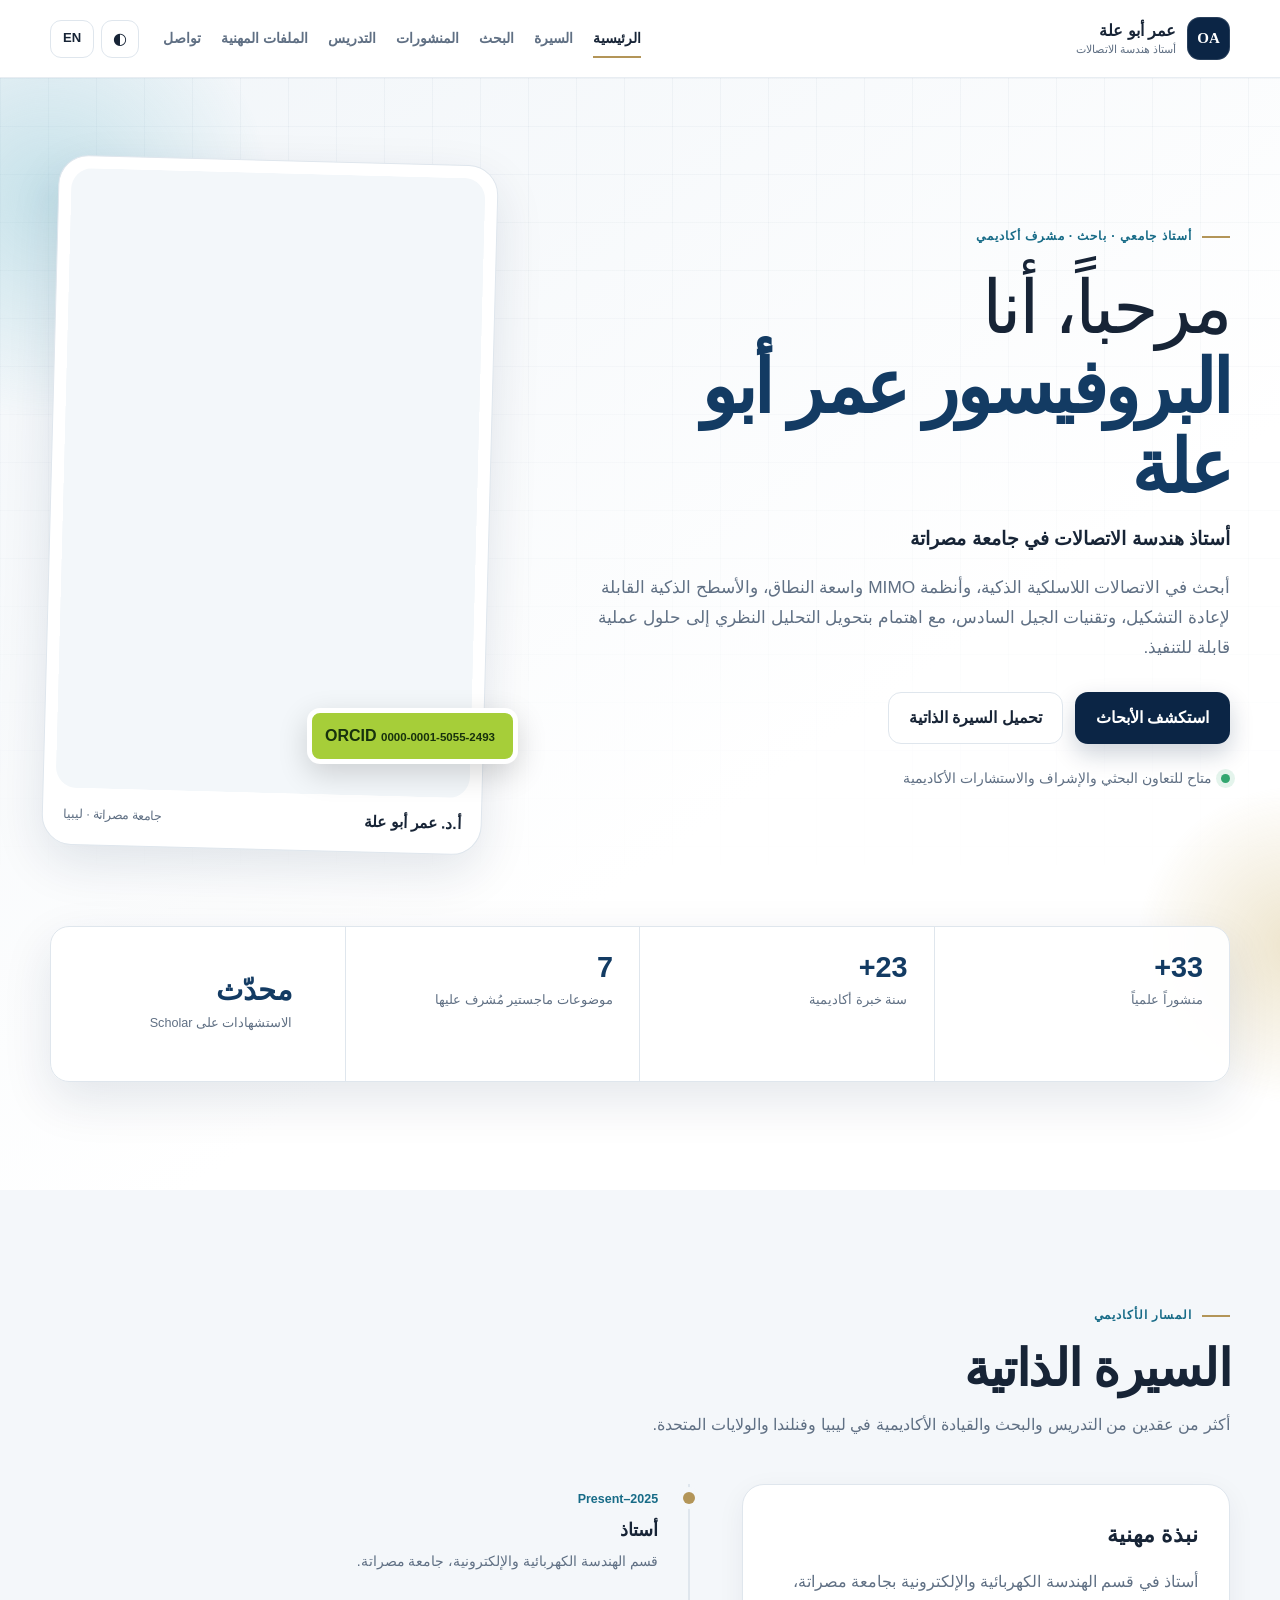
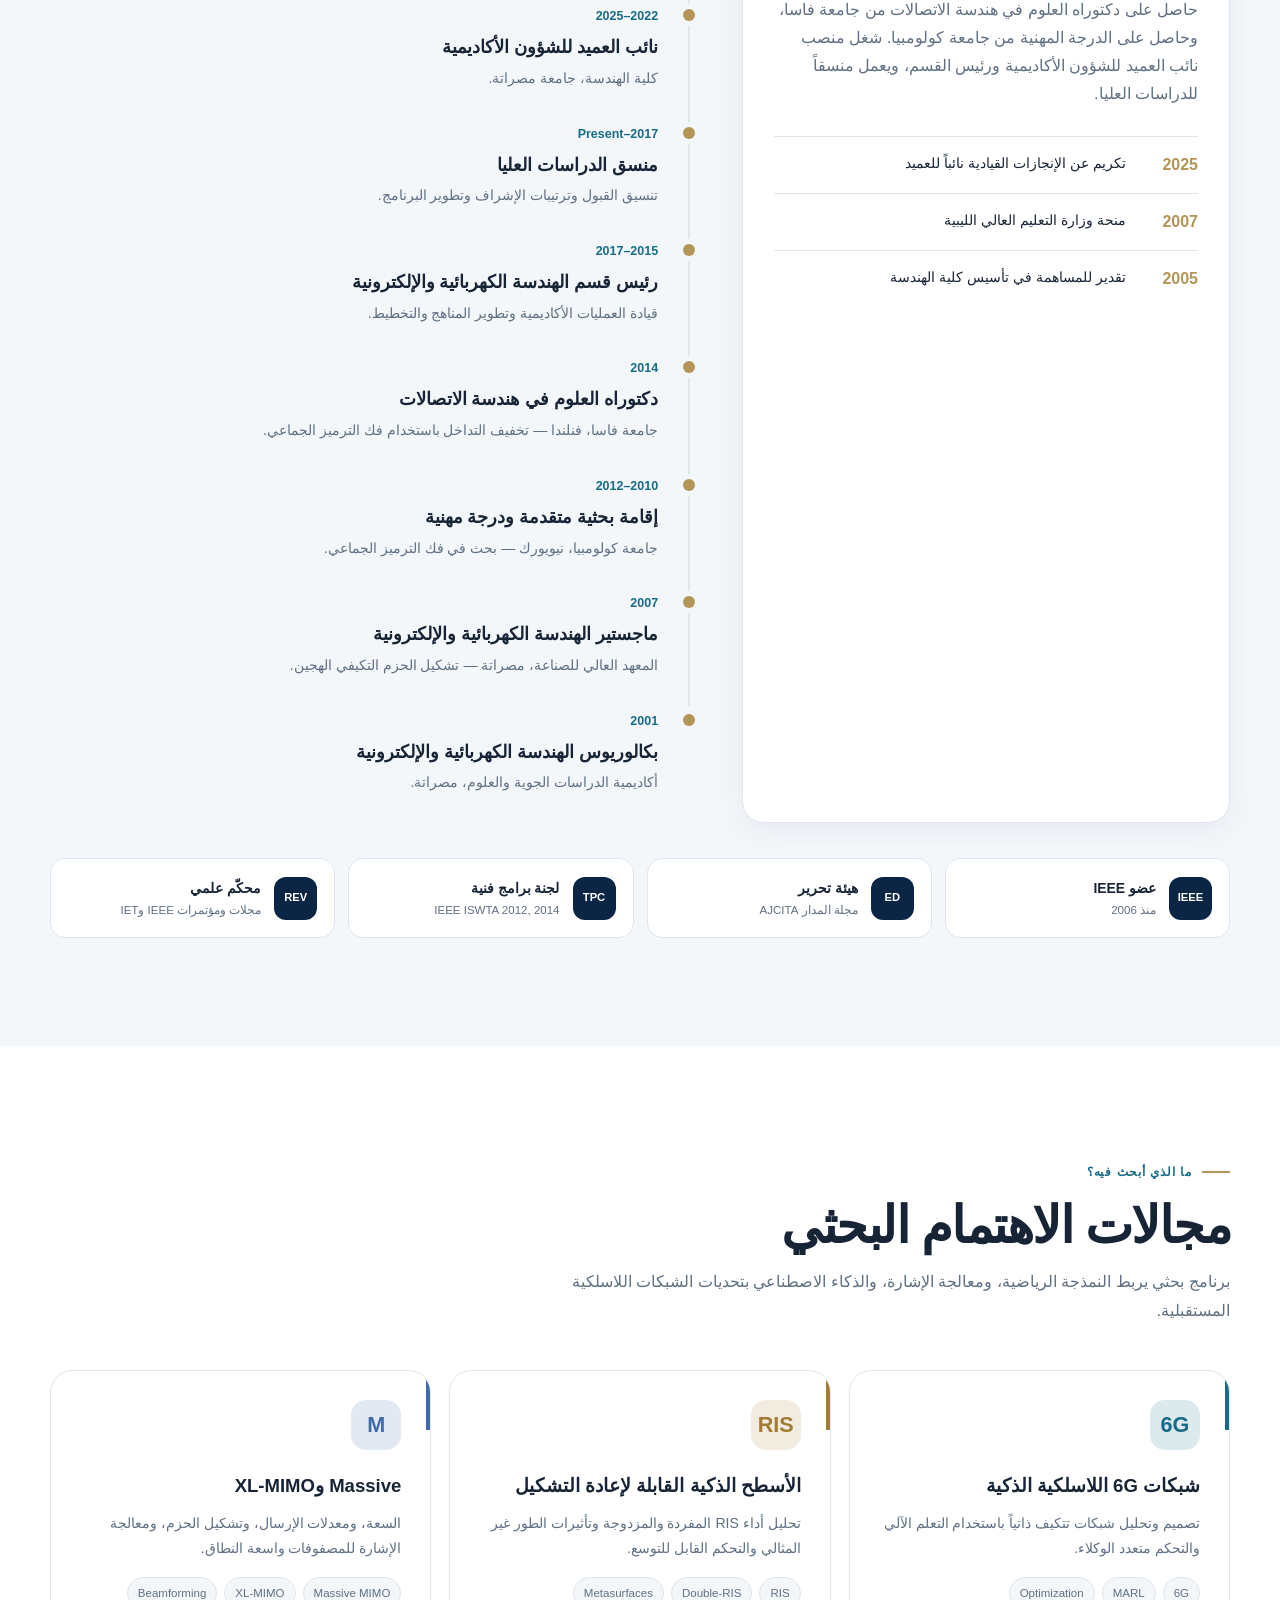
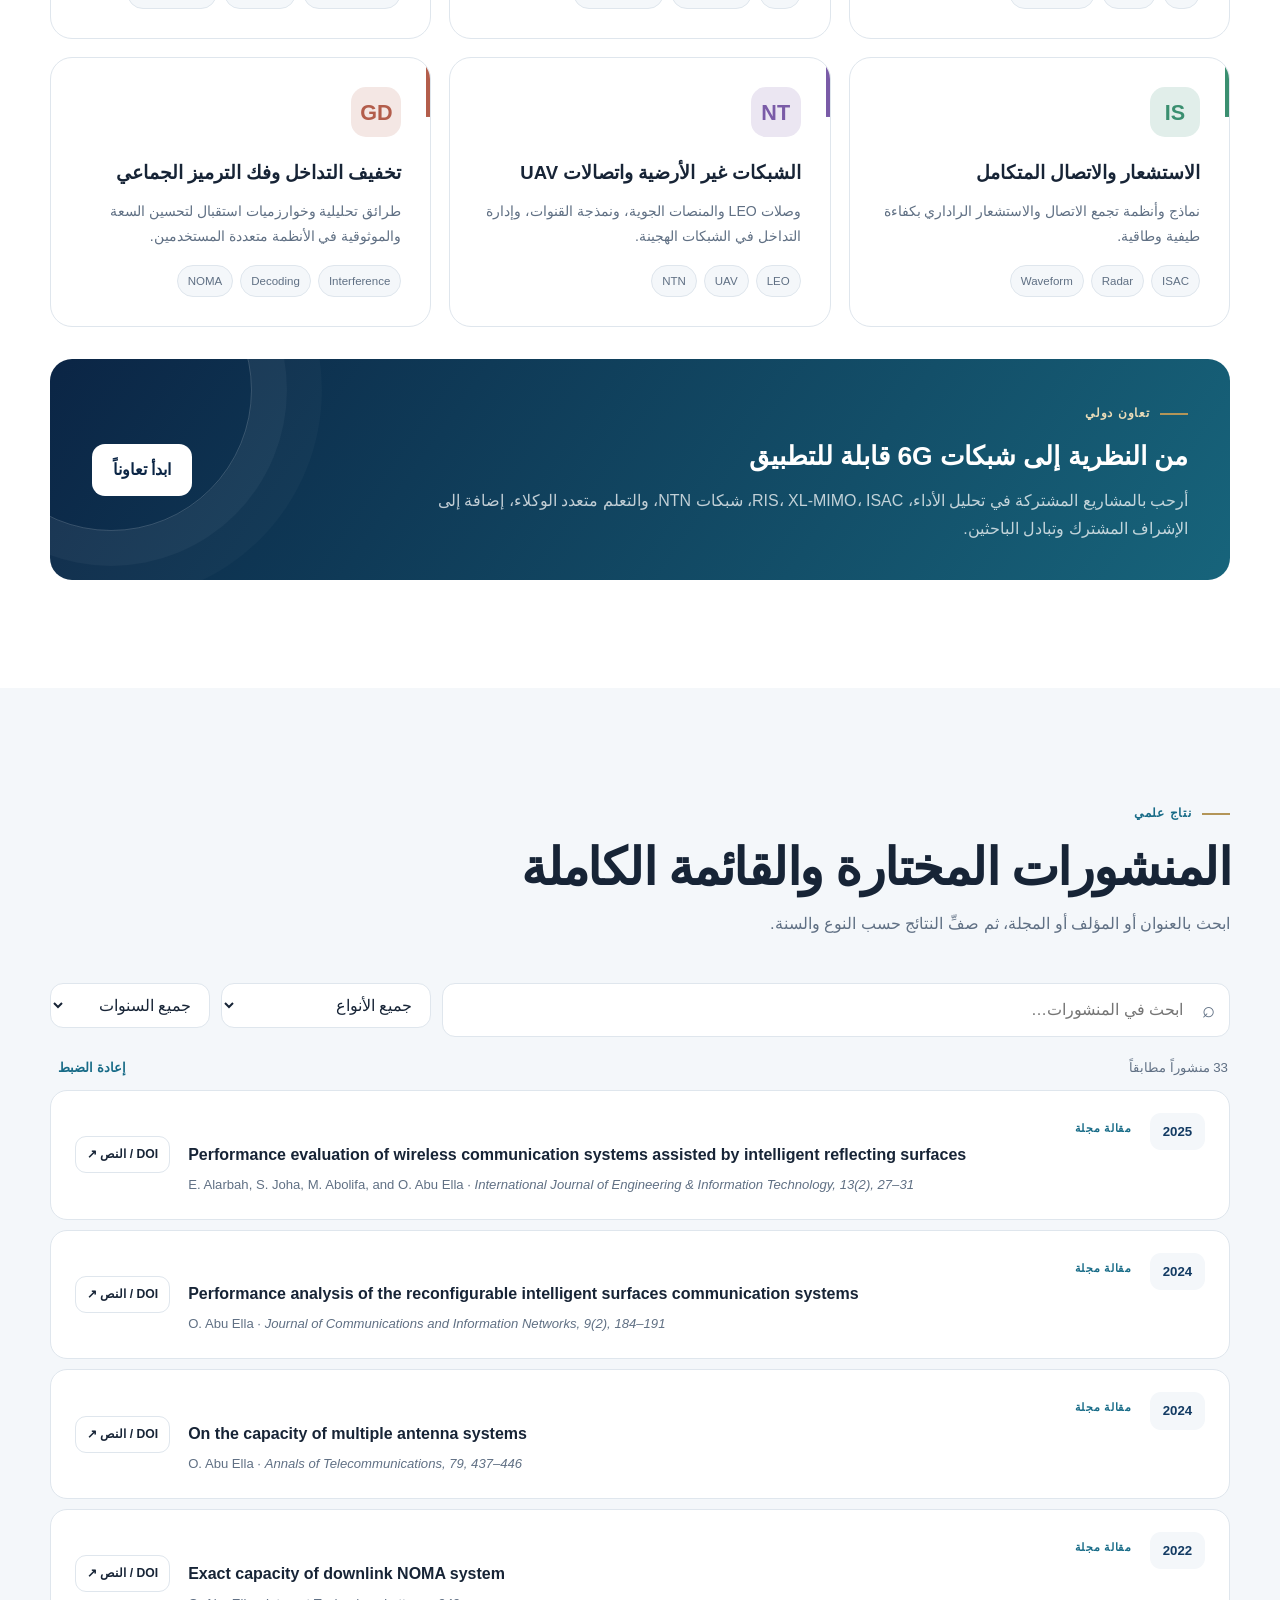
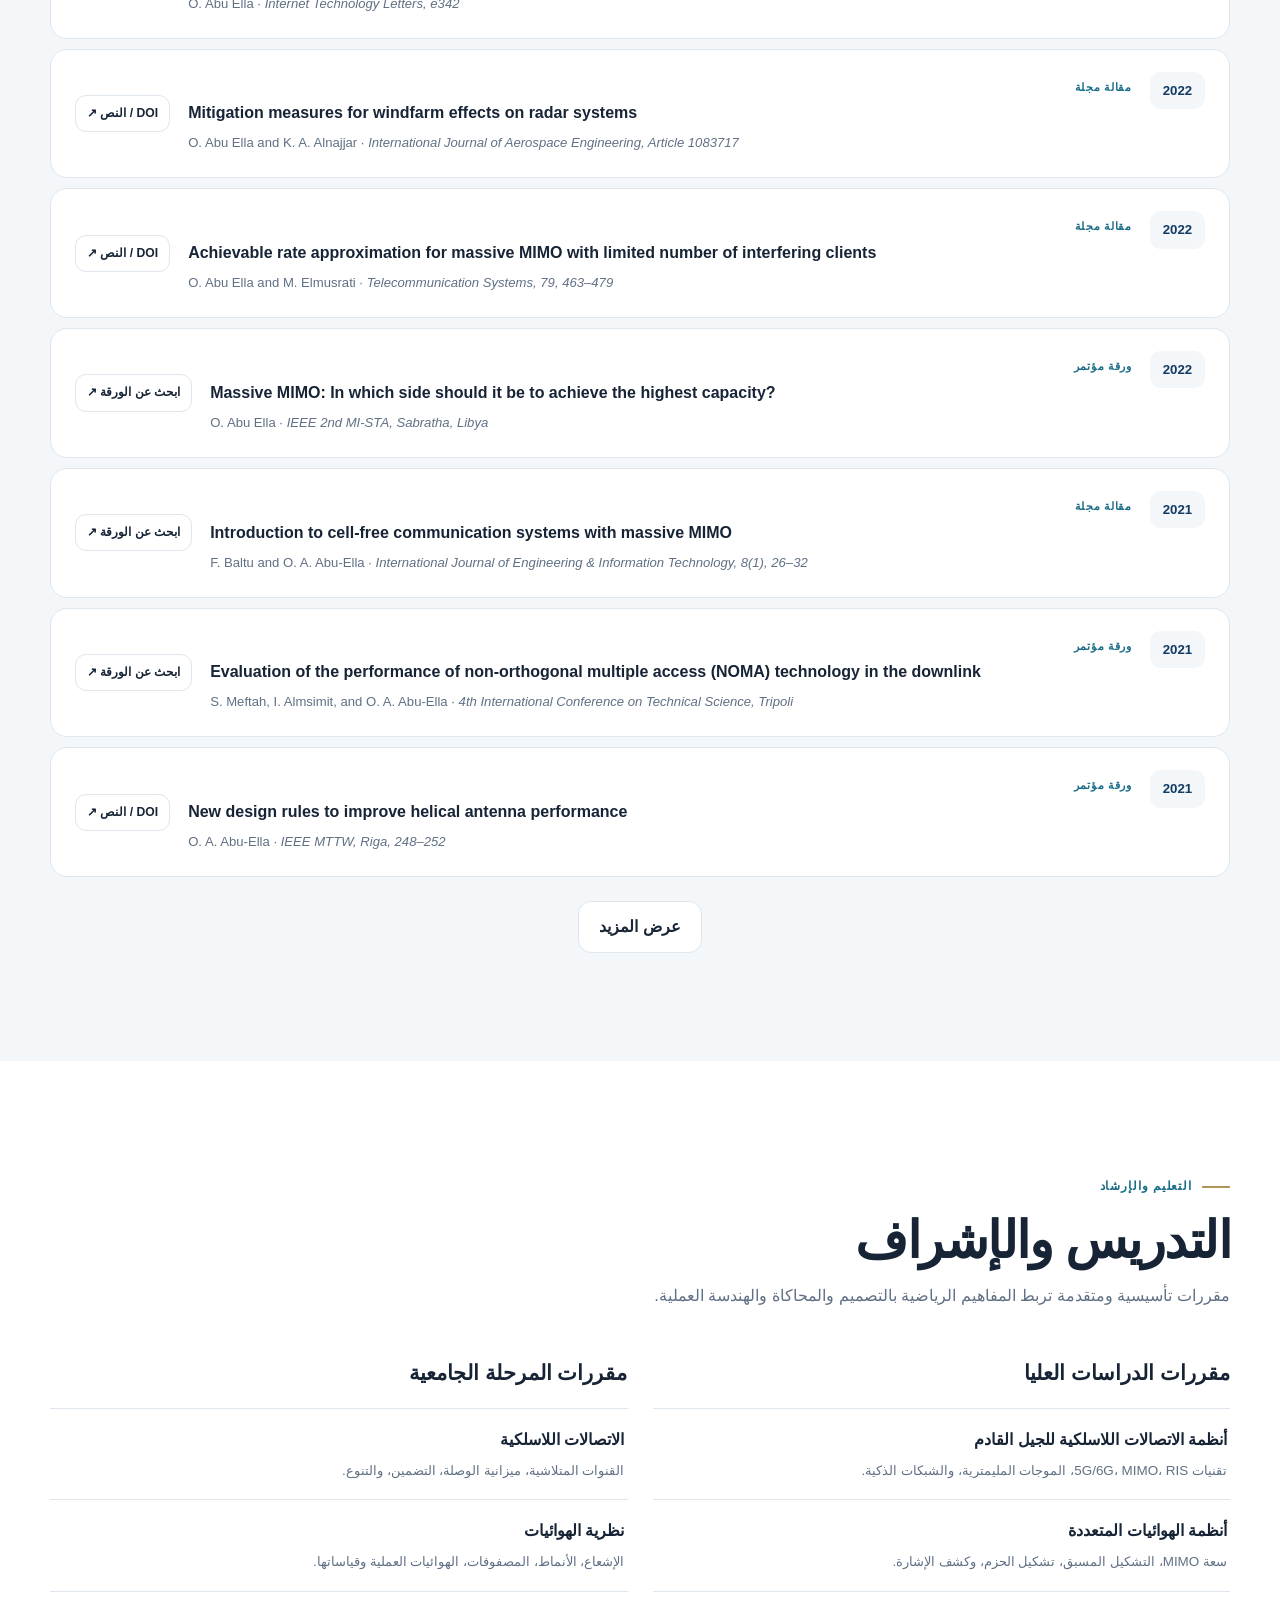
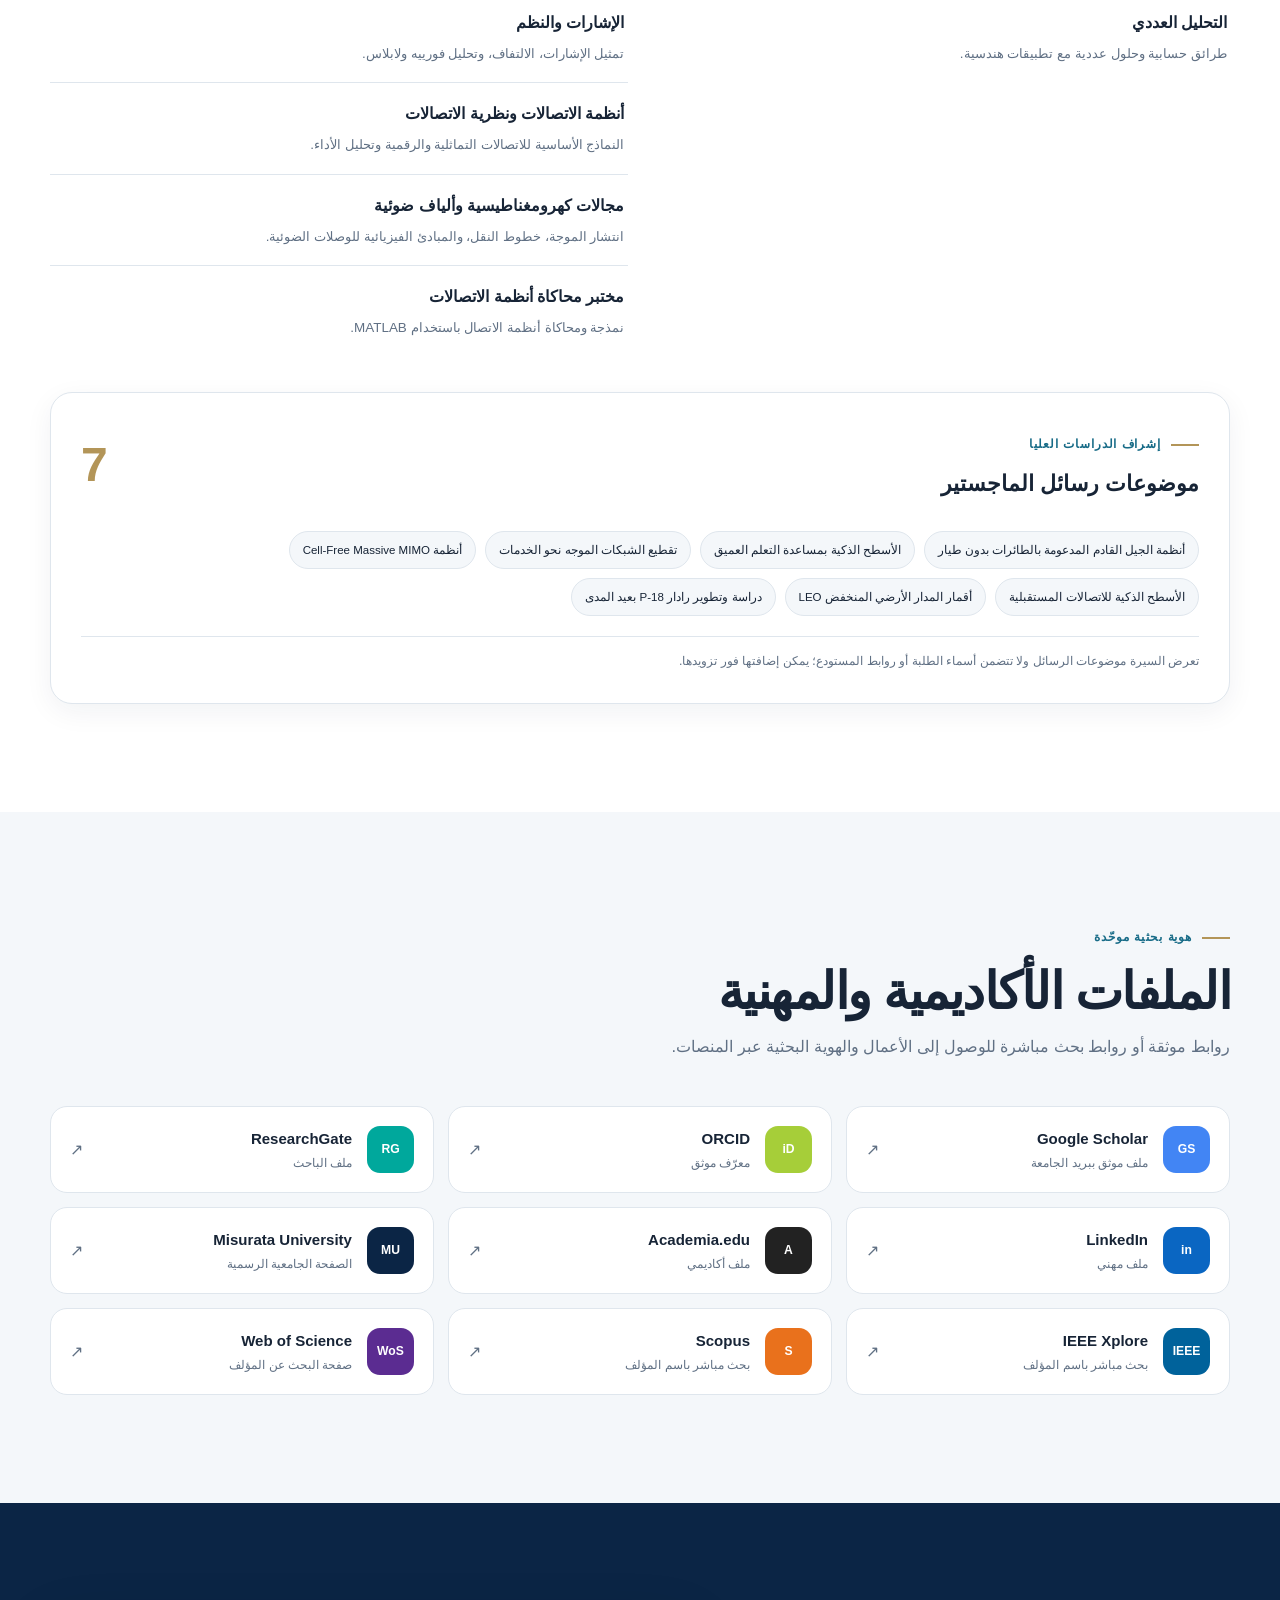
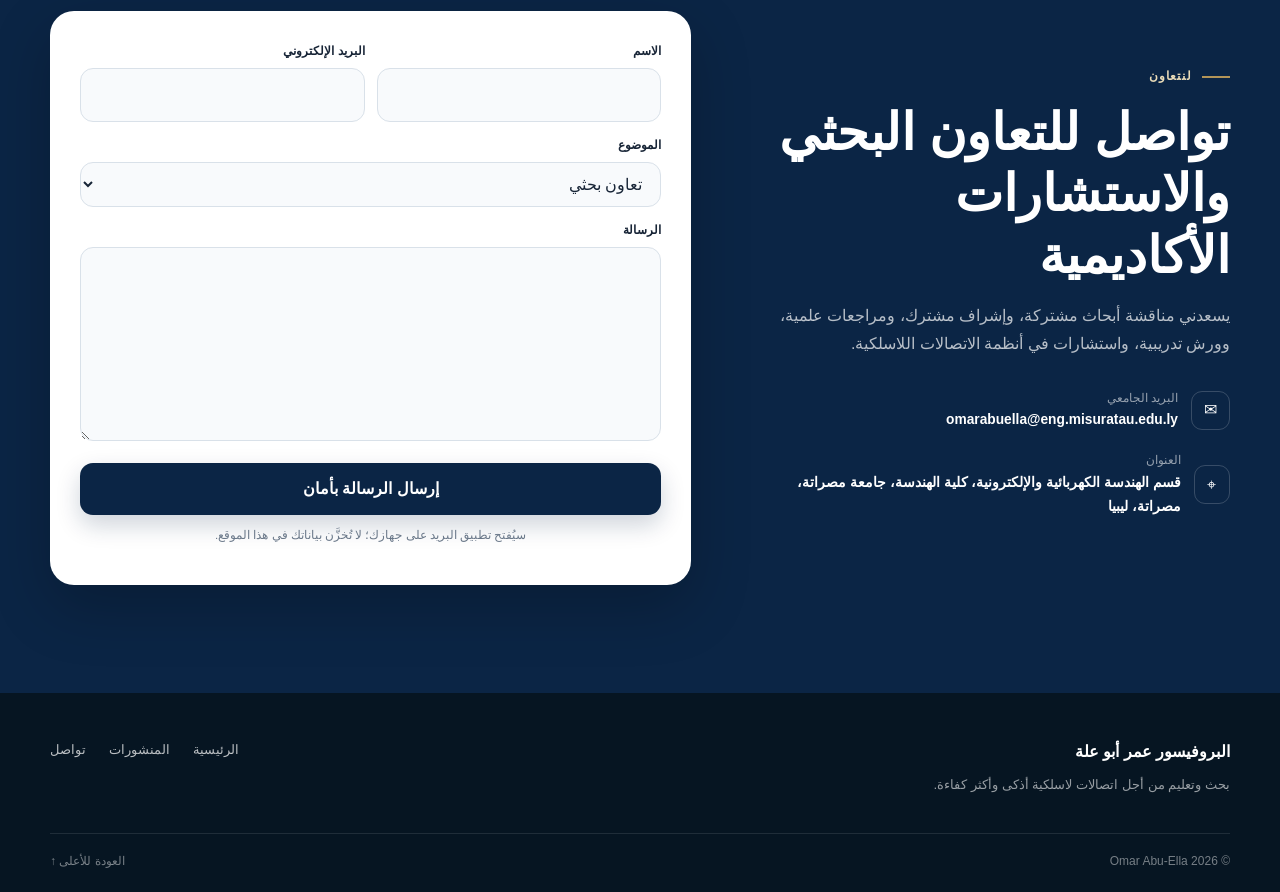
==== commit 7ed1f46b: "Replace profile placeholder with official portrait" ====
--- a/index.html
+++ b/index.html
@@ -10,7 +10,7 @@
   <meta property="og:type" content="profile">
   <meta property="og:title" content="Prof. Omar Abu-Ella | Academic Website">
   <meta property="og:description" content="Professor of Electrical and Electronic Engineering — Wireless Communications, Massive MIMO, RIS and 6G Networks.">
-  <meta property="og:image" content="https://omarabuella.github.io/assets/profile-placeholder.svg">
+  <meta property="og:image" content="https://omarabuella.github.io/assets/profile-photo.jpg">
   <meta property="og:locale" content="ar_LY">
   <meta property="og:locale:alternate" content="en_US">
   <meta name="twitter:card" content="summary_large_image">
@@ -92,7 +92,7 @@
         </div>
         <div class="portrait-wrap reveal">
           <div class="portrait-card">
-            <img src="assets/profile-placeholder.svg" alt="صورة البروفيسور عمر أبو علة" data-i18n-alt="portraitAlt" width="540" height="620">
+            <img src="assets/profile-photo.svg" alt="صورة البروفيسور عمر أبو علة" data-i18n-alt="portraitAlt" width="540" height="620">
             <div class="portrait-caption">
               <strong data-i18n="portraitName">أ.د. عمر أبو علة</strong>
               <span data-i18n="portraitAffiliation">جامعة مصراتة · ليبيا</span>
